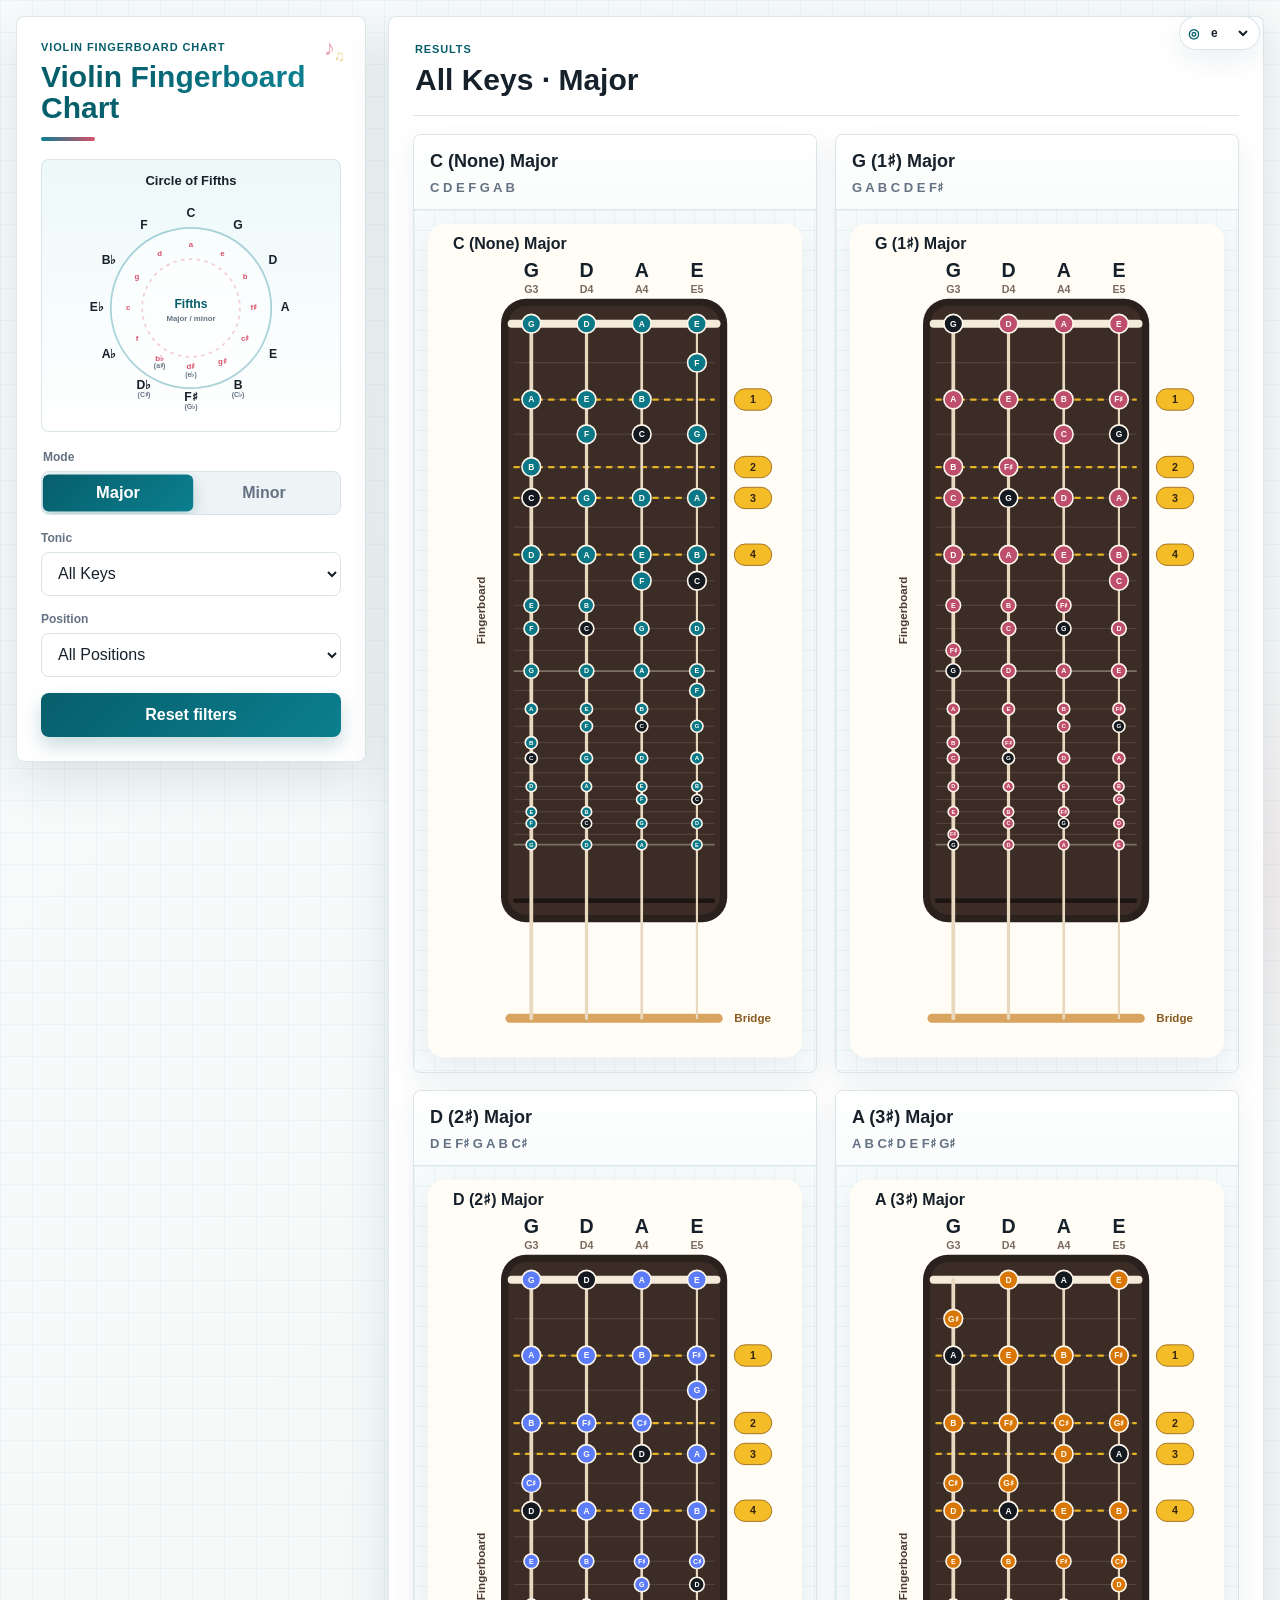
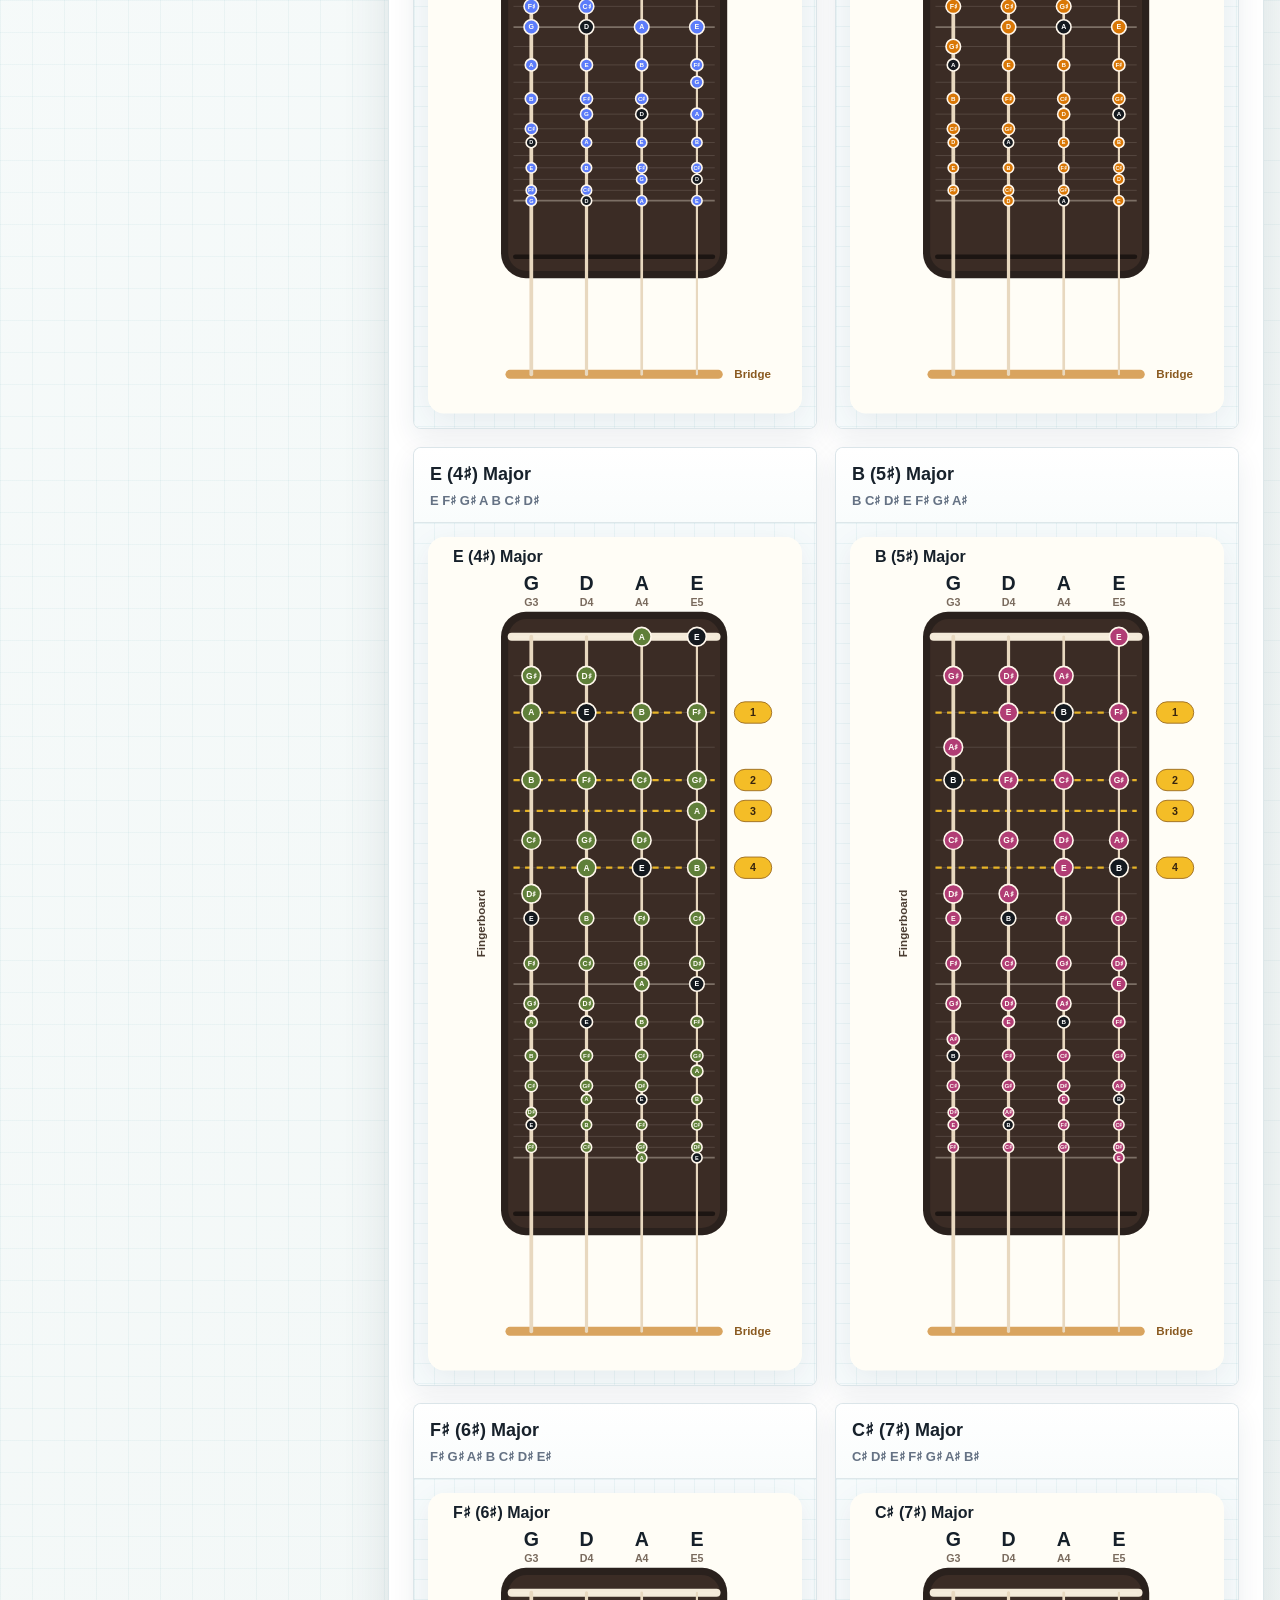
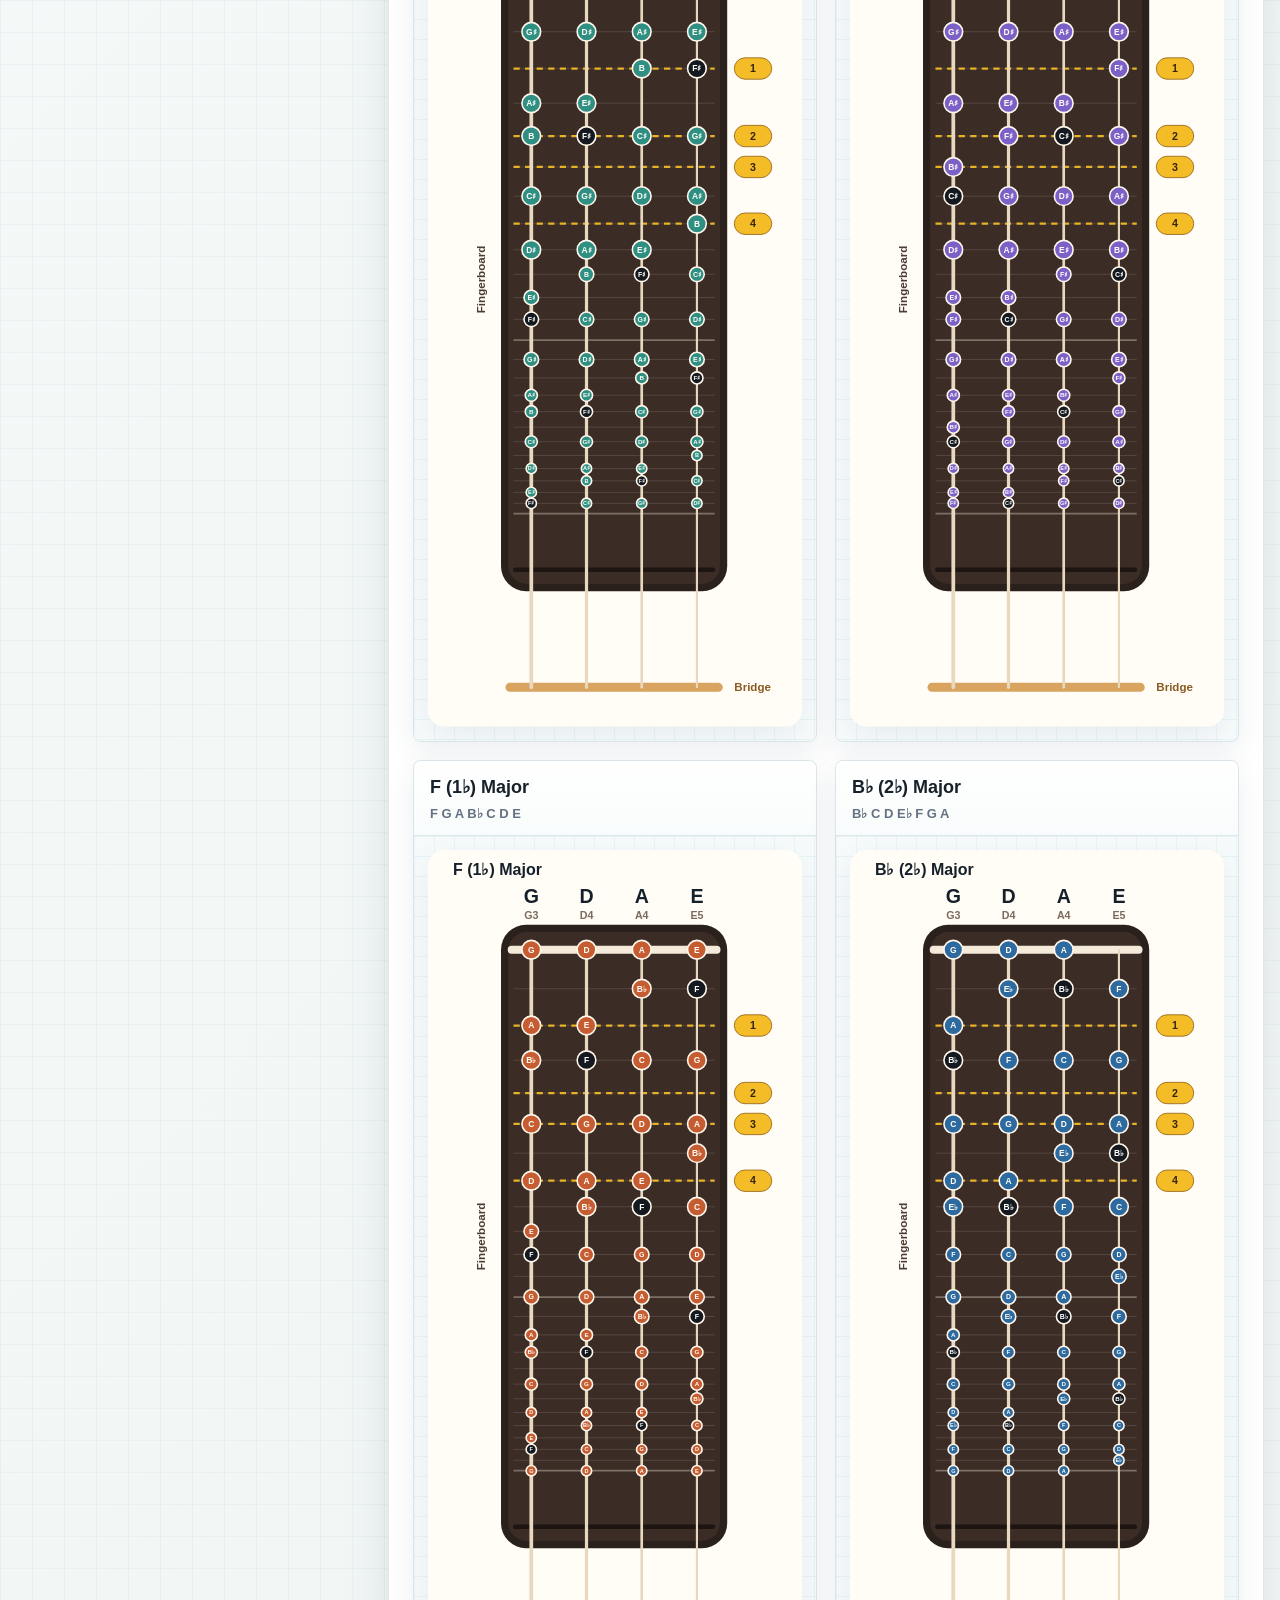
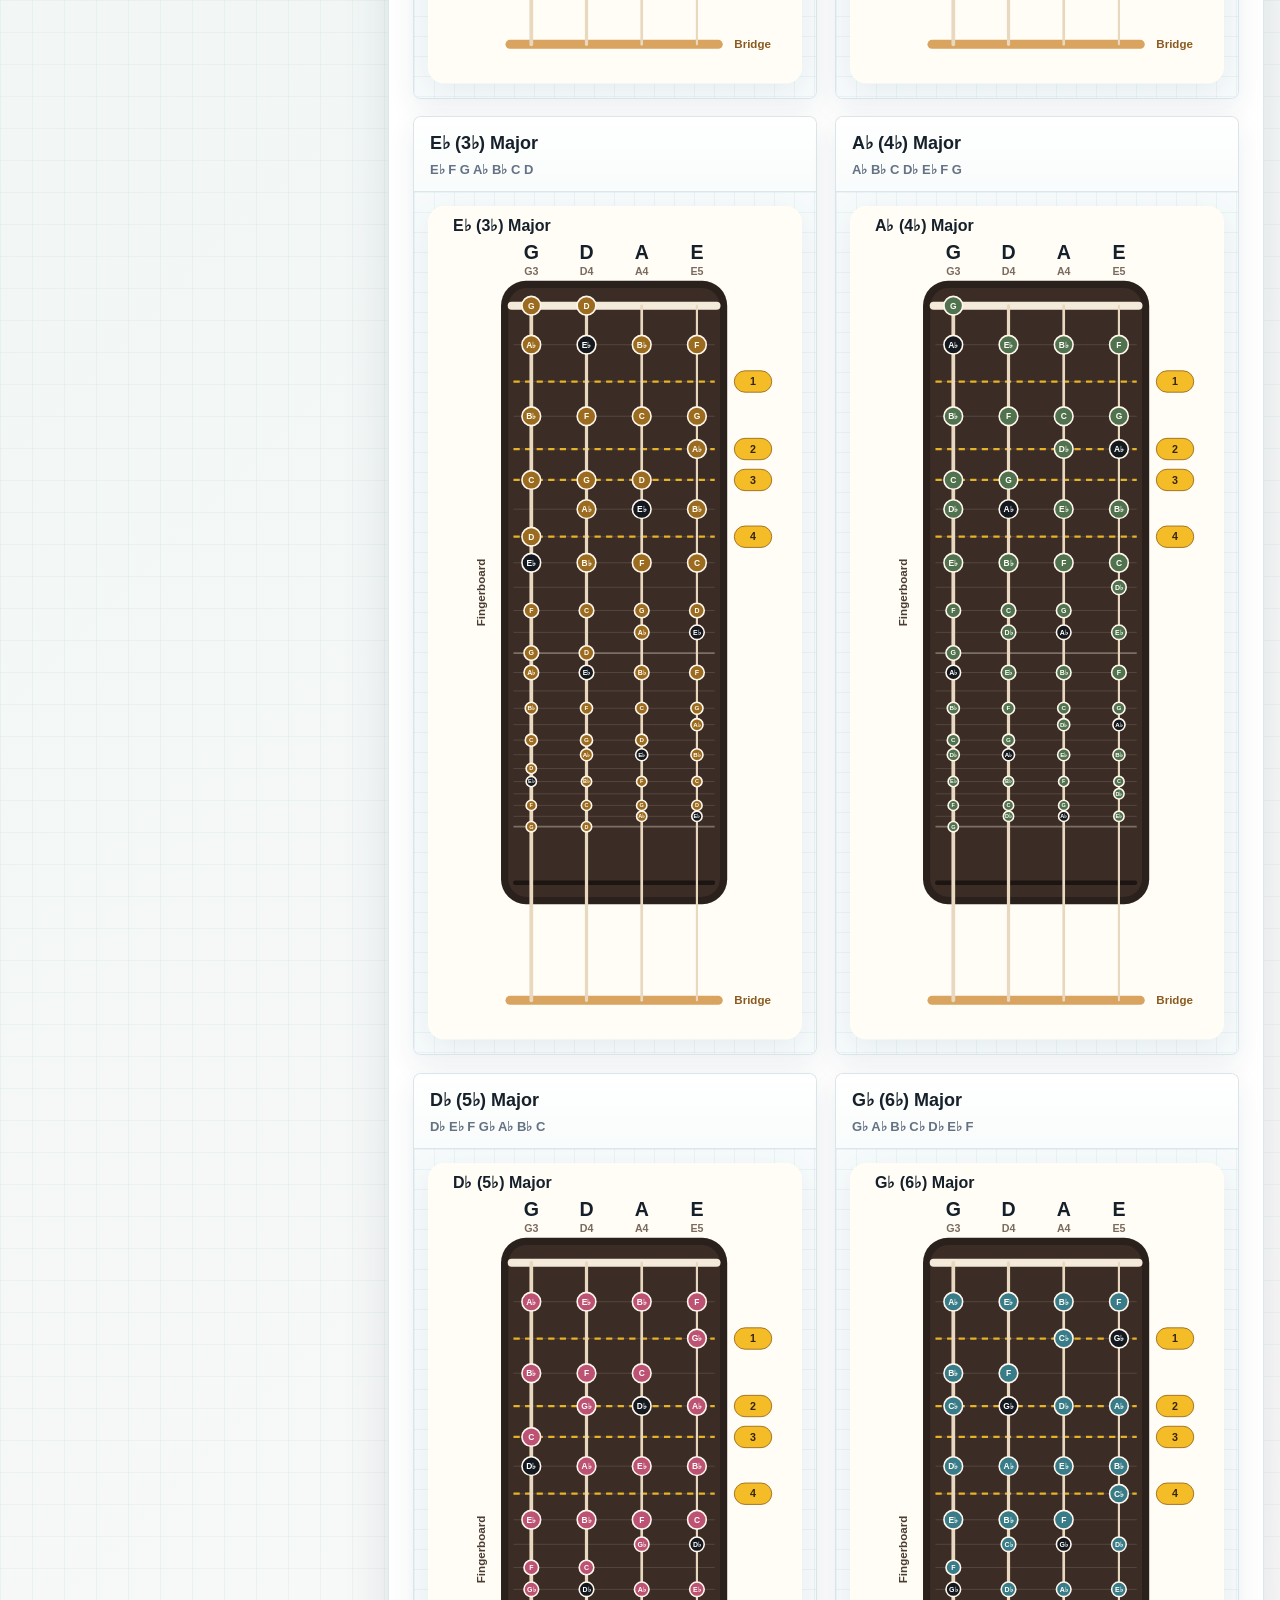
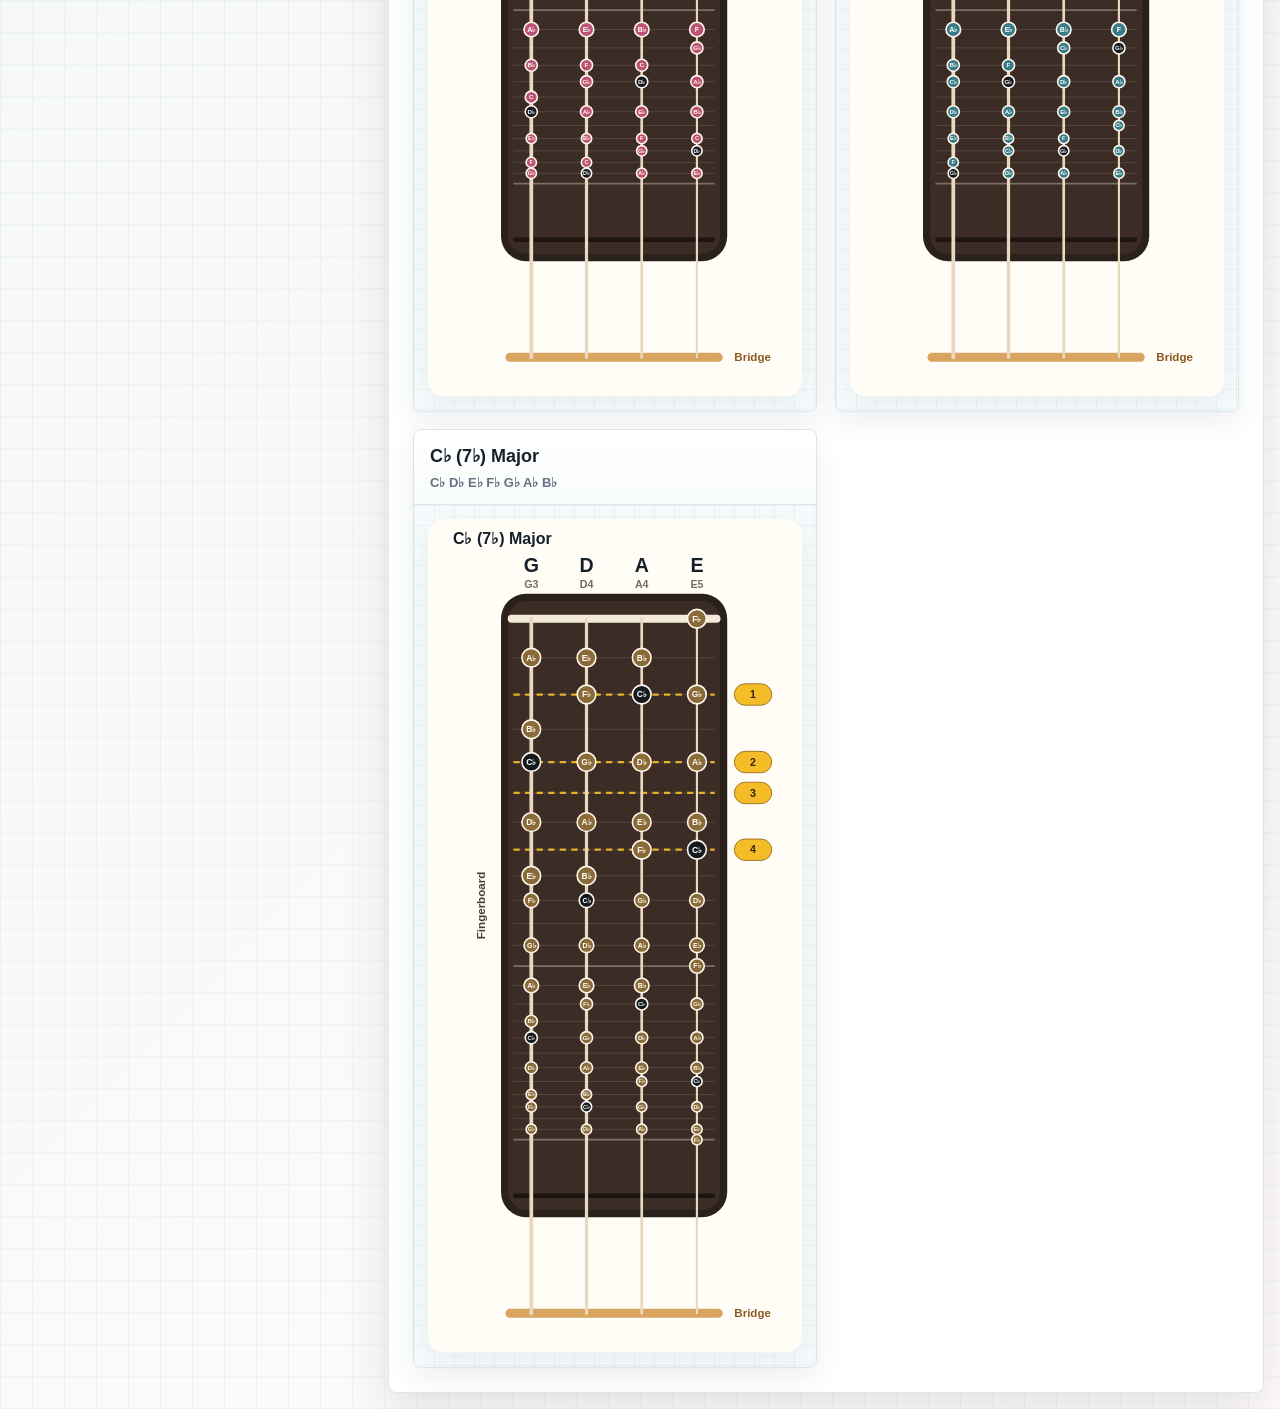
==== index.html @ 2c5d0adb "Use lowercase minor key labels" ====
<!doctype html>
<html lang="en" data-default-lang="en">
  <head>
    <meta charset="utf-8">
    <meta name="viewport" content="width=device-width, initial-scale=1">
    <title>Violin Fingerboard Chart · Position Map · Circle of Fifths</title>
    <meta name="description" content="Interactive violin fingerboard chart for scales, keys, and positions. Find finger patterns by key, mode, and position, with a circle of fifths reference.">
    <link rel="canonical" href="https://xiaoxiao0413.github.io/violin-position-map/">
    <link rel="alternate" hreflang="en" href="https://xiaoxiao0413.github.io/violin-position-map/">
    <link rel="alternate" hreflang="x-default" href="https://xiaoxiao0413.github.io/violin-position-map/">
    <meta property="og:title" content="Violin Fingerboard Chart · Position Map · Circle of Fifths">
    <meta property="og:description" content="Interactive violin fingerboard chart for scales, keys, and positions, with a circle of fifths reference.">
    <meta property="og:type" content="website">
    <meta property="og:url" content="https://xiaoxiao0413.github.io/violin-position-map/">
    <link rel="stylesheet" href="styles.css?v=20260622-ui2">
    <script src="app.js?v=20260624-minor1" defer></script>
  </head>
  <body>
    <main class="app-shell">
      <label class="language-control" for="language" aria-label="Language">
        <span class="language-icon" aria-hidden="true">◎</span>
        <select id="language" name="language">
          <option value="zh-Hans">简</option>
          <option value="zh-Hant">繁</option>
          <option value="en" selected>en</option>
        </select>
      </label>

      <section class="control-panel" aria-labelledby="app-title">
        <div class="brand-block">
          <p class="eyebrow" data-i18n="brandEyebrow">Violin Fingerboard Chart</p>
          <h1 id="app-title" data-i18n="appTitle">Violin Fingerboard Chart</h1>
        </div>

        <section class="fifths-wheel" aria-labelledby="fifths-title">
          <h2 id="fifths-title" data-i18n="circleTitle">Circle of Fifths for Violin</h2>
          <svg class="fifths-svg" viewBox="0 0 250 250" role="img" aria-label="Circle of Fifths">
            <circle class="fifths-ring" cx="125" cy="125" r="92" />
            <circle class="fifths-inner-ring" cx="125" cy="125" r="56" />
            <g class="fifths-major">
              <text x="125" y="17">C</text>
              <text x="179" y="31">G</text>
              <text x="219" y="71">D</text>
              <text x="233" y="125">A</text>
              <text x="219" y="179">E</text>
              <text x="179" y="214"><tspan x="179">B</tspan><tspan class="fifths-alt" x="179" dy="11">(C♭)</tspan></text>
              <text x="125" y="228"><tspan x="125">F♯</tspan><tspan class="fifths-alt" x="125" dy="11">(G♭)</tspan></text>
              <text x="71" y="214"><tspan x="71">D♭</tspan><tspan class="fifths-alt" x="71" dy="11">(C♯)</tspan></text>
              <text x="31" y="179">A♭</text>
              <text x="17" y="125">E♭</text>
              <text x="31" y="71">B♭</text>
              <text x="71" y="31">F</text>
            </g>
            <g class="fifths-minor">
              <text x="125" y="53">a</text>
              <text x="161" y="63">e</text>
              <text x="187" y="89">b</text>
              <text x="197" y="125">f♯</text>
              <text x="187" y="161">c♯</text>
              <text x="161" y="187">g♯</text>
              <text x="125" y="193"><tspan x="125">d♯</tspan><tspan class="fifths-alt" x="125" dy="9">(e♭)</tspan></text>
              <text x="89" y="183"><tspan x="89">b♭</tspan><tspan class="fifths-alt" x="89" dy="9">(a♯)</tspan></text>
              <text x="63" y="161">f</text>
              <text x="53" y="125">c</text>
              <text x="63" y="89">g</text>
              <text x="89" y="63">d</text>
            </g>
            <text class="fifths-center" x="125" y="121" data-i18n="circleCenter">Fifths</text>
            <text class="fifths-center-sub" x="125" y="138" data-i18n="circleSub">Major / minor</text>
          </svg>
        </section>

        <form class="filters" id="filters">

          <fieldset class="field-group">
            <legend data-i18n="modeLabel">Mode</legend>
            <div class="segmented mode-segmented" role="radiogroup" aria-label="Mode">
              <label>
                <input type="radio" name="mode" value="major" checked>
                <span data-i18n="majorMode">Major</span>
              </label>
              <label>
                <input type="radio" name="mode" value="minor">
                <span data-i18n="minorMode">Minor</span>
              </label>
            </div>
          </fieldset>

          <label class="field">
            <span data-i18n="tonicLabel">Tonic</span>
            <select id="tonic" name="tonic"></select>
          </label>

          <label class="field">
            <span data-i18n="positionLabel">Position</span>
            <select id="position" name="position"></select>
          </label>

          <button class="reset-button" type="button" id="reset" data-i18n="resetButton">Reset filters</button>
        </form>
      </section>

      <section class="result-panel" aria-live="polite">
        <div class="result-head">
          <div>
            <p class="eyebrow" data-i18n="chartsEyebrow">Results</p>
            <h2 id="result-title">All Keys · Major</h2>
          </div>
        </div>

        <div id="results" class="diagram-grid"></div>
      </section>
    </main>
  </body>
</html>
---- styles.css ----
:root {
  color-scheme: light;
  --ink: #17212b;
  --muted: #657284;
  --soft: #eef4f6;
  --line: #d8e3e7;
  --panel: rgba(255, 255, 255, 0.94);
  --panel-solid: #ffffff;
  --page: #f6faf9;
  --teal: #0b7f8f;
  --teal-dark: #075e6b;
  --teal-soft: #dff3f5;
  --accent: #d84f6a;
  --accent-soft: #ffe8ed;
  --gold: #e3ad2f;
  --string: #23313e;
  --shadow: 0 18px 48px rgba(30, 55, 72, 0.12);
  --shadow-soft: 0 10px 28px rgba(30, 55, 72, 0.08);
}

* {
  box-sizing: border-box;
}

body {
  margin: 0;
  min-height: 100vh;
  overflow-x: hidden;
  color: var(--ink);
  background:
    radial-gradient(680px 460px at 8% -6%, rgba(11, 127, 143, 0.1), transparent 60%),
    radial-gradient(620px 420px at 104% 8%, rgba(216, 79, 106, 0.08), transparent 58%),
    linear-gradient(90deg, rgba(11, 127, 143, 0.05) 1px, transparent 1px),
    linear-gradient(rgba(11, 127, 143, 0.045) 1px, transparent 1px),
    linear-gradient(135deg, #f7fbfb 0%, #f2f7f6 56%, #fffafb 100%);
  background-size: 140% 140%, 140% 140%, 32px 32px, 32px 32px, auto;
  background-position: 0% 0%, 100% 0%, 0 0, 0 0, 0 0;
  animation: drift-blobs 26s ease-in-out infinite alternate;
  font-family:
    Inter,
    "Segoe UI",
    "Microsoft YaHei",
    "PingFang SC",
    Arial,
    sans-serif;
}

@keyframes drift-blobs {
  0% {
    background-position: 0% 0%, 100% 0%, 0 0, 0 0, 0 0;
  }
  100% {
    background-position: 6% 10%, 92% 14%, 0 0, 0 0, 0 0;
  }
}

button,
select,
input {
  font: inherit;
}

button,
select {
  transition: border-color 0.2s ease, background 0.2s ease, box-shadow 0.2s ease, transform 0.28s cubic-bezier(0.34, 1.56, 0.64, 1);
}

.language-control {
  position: fixed;
  top: 16px;
  right: 20px;
  z-index: 20;
  display: inline-flex;
  gap: 4px;
  align-items: center;
  min-height: 34px;
  padding: 0 8px;
  border: 1px solid rgba(216, 227, 231, 0.9);
  border-radius: 999px;
  background: rgba(255, 255, 255, 0.9);
  box-shadow: var(--shadow-soft);
  backdrop-filter: blur(10px);
}

.language-icon {
  color: var(--teal-dark);
  font-size: 13px;
  font-weight: 900;
  line-height: 1;
}

.language-control select {
  width: 48px;
  min-height: 28px;
  padding: 0 18px 0 4px;
  color: var(--ink);
  border: 0;
  background-color: transparent;
  font-size: 12px;
  font-weight: 800;
}

.language-control select:focus {
  outline: 2px solid rgba(11, 127, 143, 0.22);
  border-color: transparent;
}

.app-shell {
  display: grid;
  grid-template-columns: minmax(270px, 350px) minmax(0, 1fr);
  gap: 22px;
  width: min(1480px, calc(100% - 32px));
  min-height: 100vh;
  margin: 0 auto;
  padding: 16px 0;
}

.control-panel,
.result-panel {
  background: var(--panel);
  border: 1px solid rgba(216, 227, 231, 0.86);
  border-radius: 8px;
  box-shadow: var(--shadow);
  backdrop-filter: blur(8px);
}

.seo-notes {
  grid-column: 1 / -1;
  max-width: 760px;
  margin: 0 auto;
  padding: 18px 22px;
  color: var(--muted);
  font-size: 14px;
  line-height: 1.7;
  background: rgba(255, 255, 255, 0.78);
  border: 1px solid rgba(216, 227, 231, 0.74);
  border-radius: 8px;
}

.seo-notes h2 {
  margin-bottom: 8px;
  color: var(--ink);
  font-size: 16px;
}

.control-panel {
  position: sticky;
  top: 16px;
  align-self: start;
  display: flex;
  flex-direction: column;
  gap: 16px;
  padding: 24px;
}

.brand-block {
  position: relative;
  padding-bottom: 2px;
}

.brand-block::before {
  position: absolute;
  top: -6px;
  right: 6px;
  color: var(--accent);
  font-size: 22px;
  opacity: 0.55;
  content: "♪";
  animation: note-float 3.6s ease-in-out infinite;
}

.brand-block::after {
  position: absolute;
  top: 6px;
  right: -4px;
  color: var(--gold);
  font-size: 15px;
  opacity: 0.6;
  content: "♫";
  animation: note-float 3.6s ease-in-out infinite 1.1s;
}

@keyframes note-float {
  0%,
  100% {
    transform: translateY(0) rotate(0deg);
  }
  50% {
    transform: translateY(-7px) rotate(8deg);
  }
}

.eyebrow {
  margin: 0 0 8px;
  color: var(--teal-dark);
  font-size: 11px;
  font-weight: 900;
  letter-spacing: 0.08em;
  text-transform: uppercase;
}

h1,
h2,
h3,
p {
  margin-top: 0;
}

h1 {
  margin-bottom: 0;
  background: linear-gradient(110deg, var(--teal-dark) 10%, var(--teal) 38%, var(--accent) 72%, var(--gold) 100%);
  background-size: 220% 100%;
  background-clip: text;
  -webkit-background-clip: text;
  color: transparent;
  -webkit-text-fill-color: transparent;
  font-size: 30px;
  line-height: 1.04;
  letter-spacing: 0;
  animation: title-shine 7s ease-in-out infinite alternate;
}

@keyframes title-shine {
  0% {
    background-position: 0% 50%;
  }
  100% {
    background-position: 100% 50%;
  }
}

h1::after {
  display: block;
  width: 54px;
  height: 4px;
  margin-top: 14px;
  border-radius: 999px;
  background: linear-gradient(90deg, var(--teal), var(--accent));
  content: "";
}

.fifths-wheel {
  display: grid;
  gap: 10px;
  justify-items: center;
  padding: 13px 12px 14px;
  border: 1px solid rgba(216, 227, 231, 0.9);
  border-radius: 8px;
  background:
    linear-gradient(180deg, rgba(223, 243, 245, 0.56), rgba(255, 255, 255, 0.82)),
    #ffffff;
}

.fifths-wheel h2 {
  margin: 0;
  color: var(--ink);
  font-size: 13px;
  font-weight: 900;
  line-height: 1.2;
}

.fifths-svg {
  display: block;
  width: min(100%, 218px);
  height: auto;
  transition: transform 0.4s cubic-bezier(0.34, 1.56, 0.64, 1);
}

.fifths-wheel:hover .fifths-svg {
  transform: scale(1.035) rotate(2deg);
}

.fifths-ring {
  fill: rgba(255, 255, 255, 0.42);
  stroke: rgba(11, 127, 143, 0.34);
  stroke-width: 2;
  transform-origin: 125px 125px;
  animation: ring-spin 48s linear infinite;
}

@keyframes ring-spin {
  to {
    transform: rotate(360deg);
  }
}

.fifths-inner-ring {
  fill: rgba(255, 255, 255, 0.36);
  stroke: rgba(216, 79, 106, 0.28);
  stroke-width: 2;
  stroke-dasharray: 4 5;
}

.fifths-major text,
.fifths-minor text,
.fifths-center,
.fifths-center-sub {
  text-anchor: middle;
  dominant-baseline: middle;
}

.fifths-major text {
  fill: var(--ink);
  font-size: 14px;
  font-weight: 900;
}

.fifths-minor text {
  fill: var(--accent);
  font-size: 9px;
  font-weight: 900;
}

.fifths-center {
  fill: var(--teal-dark);
  font-size: 14px;
  font-weight: 900;
}

.fifths-center-sub {
  fill: var(--muted);
  font-size: 9px;
  font-weight: 800;
}

.fifths-alt {
  fill: var(--muted);
  font-size: 8px;
  font-weight: 800;
}

.filters {
  display: grid;
  gap: 16px;
  padding-top: 2px;
}

.field-group {
  min-width: 0;
  margin: 0;
  padding: 0;
  border: 0;
}

legend,
.field > span {
  display: block;
  margin-bottom: 7px;
  color: var(--muted);
  font-size: 12px;
  font-weight: 900;
}

.segmented {
  display: grid;
  grid-template-columns: 1fr 1fr;
  width: 100%;
  min-height: 44px;
  overflow: hidden;
  padding: 3px;
  border: 1px solid var(--line);
  border-radius: 8px;
  background: var(--soft);
}

.mode-segmented {
  grid-template-columns: repeat(2, minmax(0, 1fr));
}

.segmented label {
  position: relative;
  display: grid;
  min-width: 0;
  cursor: pointer;
}

.segmented input {
  position: absolute;
  inset: 0;
  opacity: 0;
}

.segmented span {
  display: grid;
  place-items: center;
  min-height: 36px;
  padding: 0 12px;
  color: var(--muted);
  font-weight: 850;
  border-radius: 6px;
}

.segmented span {
  transition: transform 0.28s cubic-bezier(0.34, 1.56, 0.64, 1), background 0.2s ease, color 0.2s ease, box-shadow 0.2s ease;
}

.segmented input:checked + span {
  color: #ffffff;
  background: linear-gradient(135deg, var(--teal-dark), var(--teal));
  box-shadow: 0 6px 16px rgba(7, 94, 107, 0.24);
  transform: scale(1.03);
}

.segmented label:hover span {
  transform: translateY(-1px);
}

.segmented input:focus-visible + span {
  outline: 3px solid rgba(11, 127, 143, 0.28);
  outline-offset: -3px;
}

.field {
  display: block;
}

select,
input[type="number"] {
  width: 100%;
  min-height: 44px;
  padding: 0 38px 0 12px;
  color: var(--ink);
  border: 1px solid var(--line);
  border-radius: 8px;
  background: #ffffff;
  box-shadow: inset 0 1px 0 rgba(255, 255, 255, 0.86);
}

select:hover,
input[type="number"]:hover {
  border-color: rgba(11, 127, 143, 0.42);
}

input[type="number"] {
  padding-right: 12px;
}

select:focus,
input[type="number"]:focus {
  outline: 3px solid rgba(11, 127, 143, 0.18);
  border-color: var(--teal);
}

.reset-button {
  min-height: 44px;
  color: #ffffff;
  border: 0;
  border-radius: 8px;
  background: linear-gradient(135deg, var(--teal-dark), var(--teal));
  box-shadow: 0 9px 18px rgba(7, 94, 107, 0.22);
  cursor: pointer;
  font-weight: 900;
  transition: transform 0.28s cubic-bezier(0.34, 1.56, 0.64, 1), box-shadow 0.2s ease, background 0.2s ease;
}

.reset-button:hover {
  transform: translateY(-2px) scale(1.02);
  box-shadow: 0 14px 24px rgba(7, 94, 107, 0.28);
}

.reset-button:active {
  transform: translateY(0) scale(0.98);
}

.result-panel {
  display: flex;
  flex-direction: column;
  gap: 18px;
  min-width: 0;
  padding: 24px;
}

.result-head {
  display: flex;
  align-items: flex-start;
  justify-content: space-between;
  gap: 16px;
  padding: 2px 2px 18px;
  border-bottom: 1px solid rgba(216, 227, 231, 0.86);
}

h2 {
  margin-bottom: 0;
  font-size: 30px;
  line-height: 1.12;
  letter-spacing: 0;
}

.diagram-grid {
  display: grid;
  grid-template-columns: repeat(auto-fill, minmax(290px, 1fr));
  gap: 18px;
  align-items: start;
}

.diagram-grid[data-layout="single"] {
  grid-template-columns: minmax(290px, 500px);
  justify-content: center;
}

.diagram-card {
  min-width: 0;
  overflow: hidden;
  border: 1px solid rgba(216, 227, 231, 0.9);
  border-radius: 8px;
  background: #ffffff;
  box-shadow: var(--shadow-soft);
  animation: card-in 0.42s cubic-bezier(0.22, 1.18, 0.4, 1) both;
  transition: transform 0.28s cubic-bezier(0.34, 1.56, 0.64, 1), border-color 0.2s ease, box-shadow 0.2s ease;
}

.diagram-card:hover {
  border-color: rgba(11, 127, 143, 0.28);
  box-shadow: 0 18px 38px rgba(30, 55, 72, 0.14);
  transform: translateY(-3px);
}

.formula-card {
  display: grid;
  grid-template-rows: auto auto auto;
}

.formula-card-head {
  display: grid;
  gap: 6px;
  padding: 15px 16px 13px;
  border-bottom: 1px solid rgba(216, 227, 231, 0.86);
  background: linear-gradient(180deg, #ffffff, #f9fcfc);
}

.formula-card-head h3 {
  margin: 0;
  padding: 0;
  color: var(--ink);
  font-size: 18px;
  line-height: 1.25;
  border-radius: 0;
  background: none;
}

.formula-card-head p {
  margin: 0;
  color: var(--muted);
  font-size: 13px;
  font-weight: 750;
  line-height: 1.35;
}

.fingerboard-media {
  display: flex;
  justify-content: center;
  min-width: 0;
  padding: 14px;
  overflow: hidden;
  background:
    linear-gradient(rgba(11, 127, 143, 0.055) 1px, transparent 1px),
    linear-gradient(90deg, rgba(11, 127, 143, 0.055) 1px, transparent 1px),
    #f7fbfc;
  background-size: 20px 20px, 20px 20px, auto;
  cursor: zoom-in;
}

.fingerboard-svg {
  display: block;
  width: min(100%, 430px);
  height: auto;
  border-radius: 8px;
  filter: drop-shadow(0 8px 16px rgba(30, 55, 72, 0.08));
}

.fingerboard-media:hover .fingerboard-svg,
.fingerboard-media:focus-visible .fingerboard-svg {
  outline: 3px solid rgba(11, 127, 143, 0.28);
  outline-offset: 2px;
}

.note-dot {
  transition: opacity 0.15s ease, filter 0.15s ease;
}

.note-dot.note-dim {
  opacity: 0.38;
}

.note-dot.note-in-position circle:last-of-type {
  animation: note-glow 1.6s ease-in-out infinite alternate;
}

@keyframes note-glow {
  from {
    filter: drop-shadow(0 0 2px rgba(227, 173, 47, 0.65));
  }
  to {
    filter: drop-shadow(0 0 7px rgba(227, 173, 47, 1));
  }
}

@keyframes card-in {
  from {
    opacity: 0;
    transform: translateY(14px) scale(0.97);
  }
  to {
    opacity: 1;
    transform: none;
  }
}

@media (prefers-reduced-motion: reduce) {
  *,
  *::before,
  *::after {
    animation: none !important;
    transition: none !important;
  }
}

.diagram-media {
  position: relative;
  display: grid;
  place-items: center;
  min-height: 380px;
  padding: 70px 28px 28px;
  overflow: hidden;
  background:
    linear-gradient(rgba(11, 127, 143, 0.055) 1px, transparent 1px),
    linear-gradient(90deg, rgba(11, 127, 143, 0.055) 1px, transparent 1px),
    linear-gradient(180deg, #f7fbfc, #edf6f7);
  background-size: 22px 22px, 22px 22px, auto;
}

.diagram-pill {
  position: absolute;
  top: 18px;
  left: 50%;
  z-index: 2;
  max-width: calc(100% - 34px);
  padding: 8px 14px 10px;
  color: #ffffff;
  font-size: 22px;
  font-weight: 900;
  line-height: 1;
  text-align: center;
  white-space: nowrap;
  border-radius: 8px;
  background: var(--teal-dark);
  box-shadow: 0 8px 16px rgba(7, 94, 107, 0.22);
  transform: translateX(-50%);
}

.position-mark {
  position: absolute;
  top: 78px;
  right: 24px;
  z-index: 2;
  color: var(--ink);
  font-weight: 900;
}

.diagram-image {
  position: relative;
  z-index: 1;
  display: block;
  width: min(82%, 260px);
  border-radius: 8px;
  box-shadow: 0 10px 22px rgba(30, 55, 72, 0.14);
  cursor: zoom-in;
  transition: transform 0.18s ease;
}

.diagram-svg {
  display: block;
  width: 100%;
  height: auto;
}

.diagram-image:hover,
.diagram-image:focus-visible {
  transform: scale(1.02);
}

.diagram-image:focus-visible {
  outline: 3px solid rgba(11, 127, 143, 0.42);
  outline-offset: 2px;
}

.diagram-missing {
  display: grid;
  place-items: center;
  width: min(78%, 250px);
  min-height: 220px;
  color: var(--muted);
  border: 2px dashed var(--line);
  border-radius: 8px;
  background: rgba(255, 255, 255, 0.66);
}

.lightbox {
  max-width: min(94vw, 620px);
  padding: 16px;
  border: 0;
  border-radius: 8px;
  background: #ffffff;
  box-shadow: var(--shadow);
}

.lightbox::backdrop {
  background: rgba(23, 33, 43, 0.68);
}

.lightbox figure {
  margin: 0;
  text-align: center;
}

.lightbox-media {
  margin: 0 auto;
  width: min(84vw, 480px);
}

.lightbox-media svg {
  display: block;
  width: 100%;
  height: auto;
  max-height: 78vh;
  border-radius: 8px;
}

.lightbox figcaption {
  margin-top: 10px;
  color: var(--ink);
  font-weight: 800;
}

.lightbox-close {
  position: absolute;
  top: 8px;
  right: 8px;
  width: 36px;
  height: 36px;
  color: #ffffff;
  font-size: 20px;
  line-height: 1;
  border: 0;
  border-radius: 50%;
  background: var(--teal-dark);
  cursor: pointer;
}

.lightbox-close:hover {
  background: var(--teal);
}

.diagram-caption {
  display: grid;
  grid-template-columns: auto minmax(0, 1fr);
  gap: 8px 12px;
  align-items: center;
  min-height: 74px;
  padding: 12px 14px 14px;
  border-top: 1px solid rgba(216, 227, 231, 0.86);
  background: rgba(255, 255, 255, 0.78);
}

h3 {
  margin-bottom: 0;
  padding: 6px 10px;
  color: var(--ink);
  font-size: 16px;
  line-height: 1.25;
  border-radius: 6px;
  background: var(--teal-soft);
}

.diagram-caption p {
  margin-bottom: 0;
  color: var(--muted);
  font-size: 13px;
  line-height: 1.35;
}

@media (max-width: 960px) {
  .control-panel {
    position: static;
  }
}

@media (max-width: 760px) {
  .language-control {
    position: static;
    justify-content: flex-end;
    width: min(100% - 20px, 560px);
    margin: 10px auto 0;
  }

  .app-shell {
    grid-template-columns: 1fr;
    width: min(100% - 20px, 560px);
    min-height: auto;
    margin: 10px auto;
    padding: 0 0 12px;
  }

  .control-panel,
  .result-panel {
    padding: 18px;
  }

  .control-panel {
    gap: 14px;
  }

  h1 {
    font-size: 26px;
  }

  h2 {
    font-size: 25px;
  }

  .result-head {
    flex-direction: column;
    align-items: stretch;
  }

  .diagram-grid {
    grid-template-columns: 1fr;
    gap: 16px;
  }

  .diagram-grid[data-layout="single"] {
    grid-template-columns: 1fr;
  }

  .diagram-media {
    min-height: 340px;
  }

  .diagram-pill {
    font-size: 21px;
  }
}
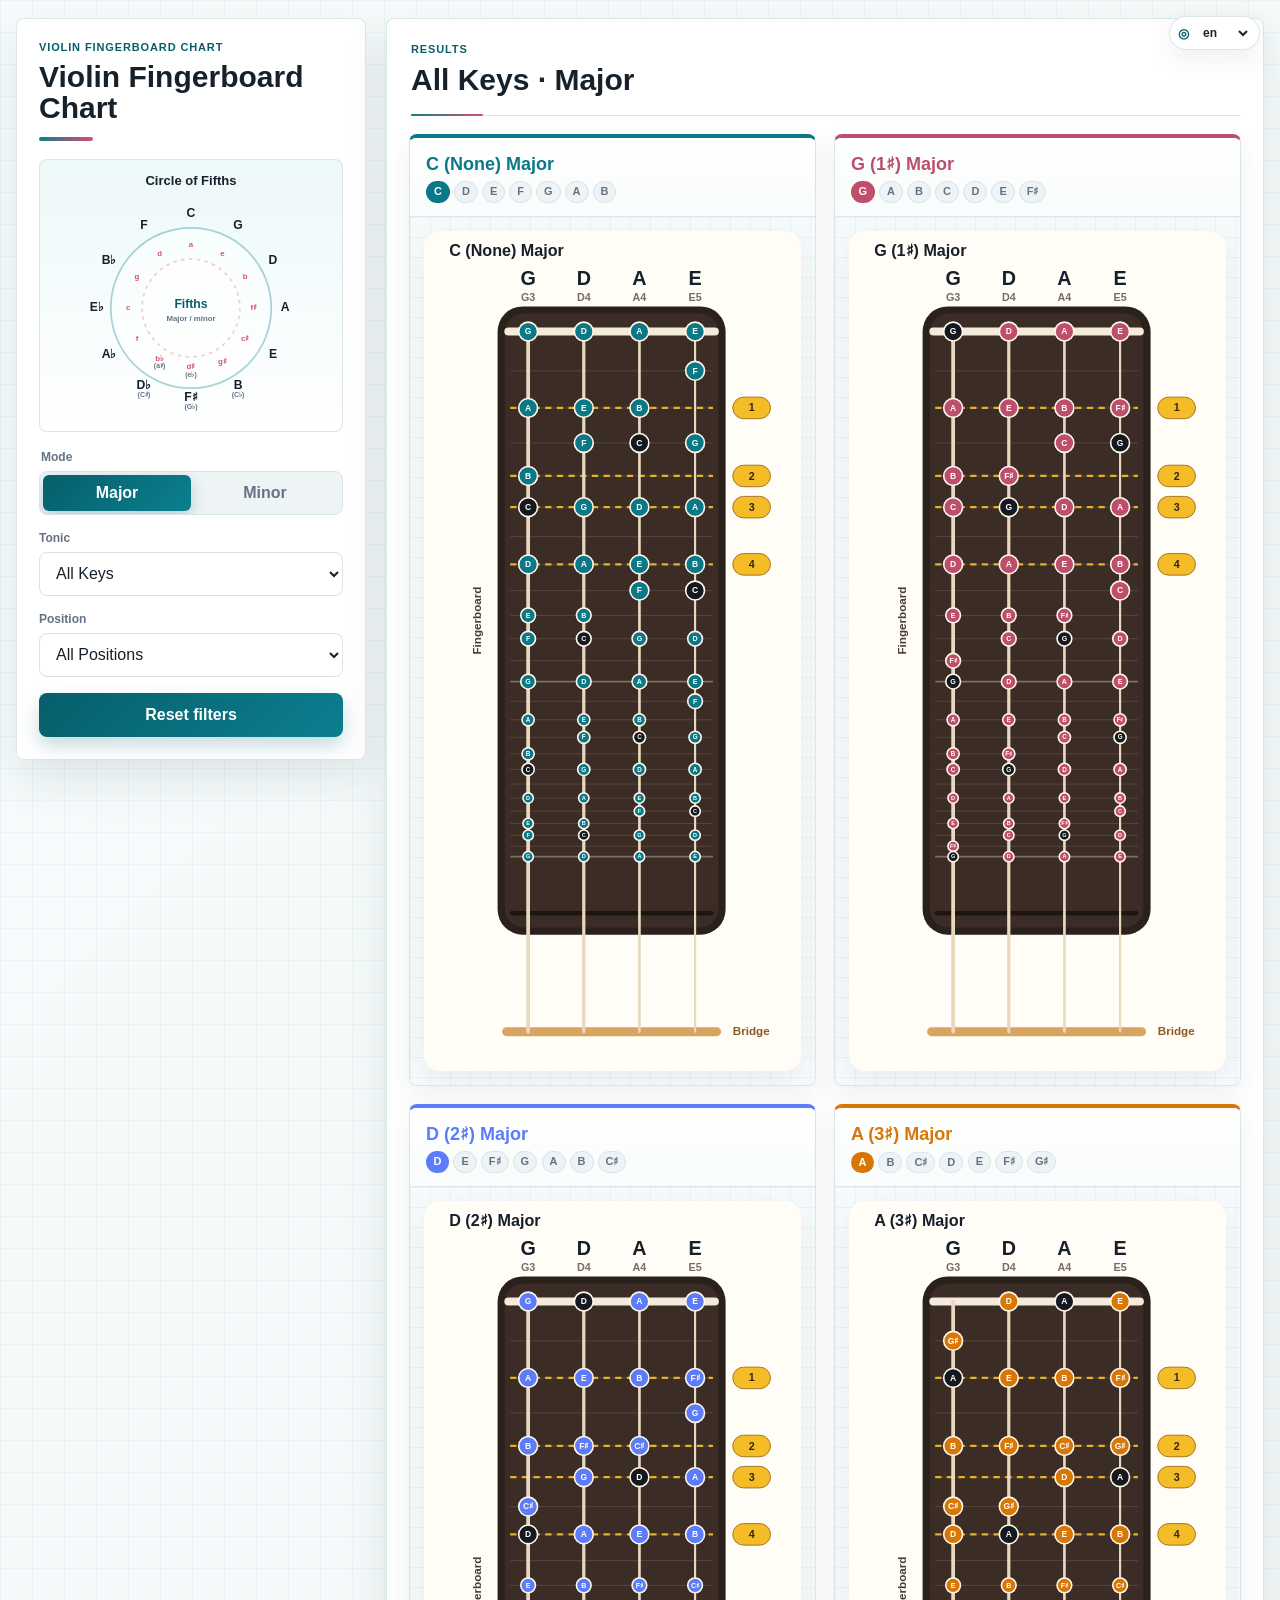
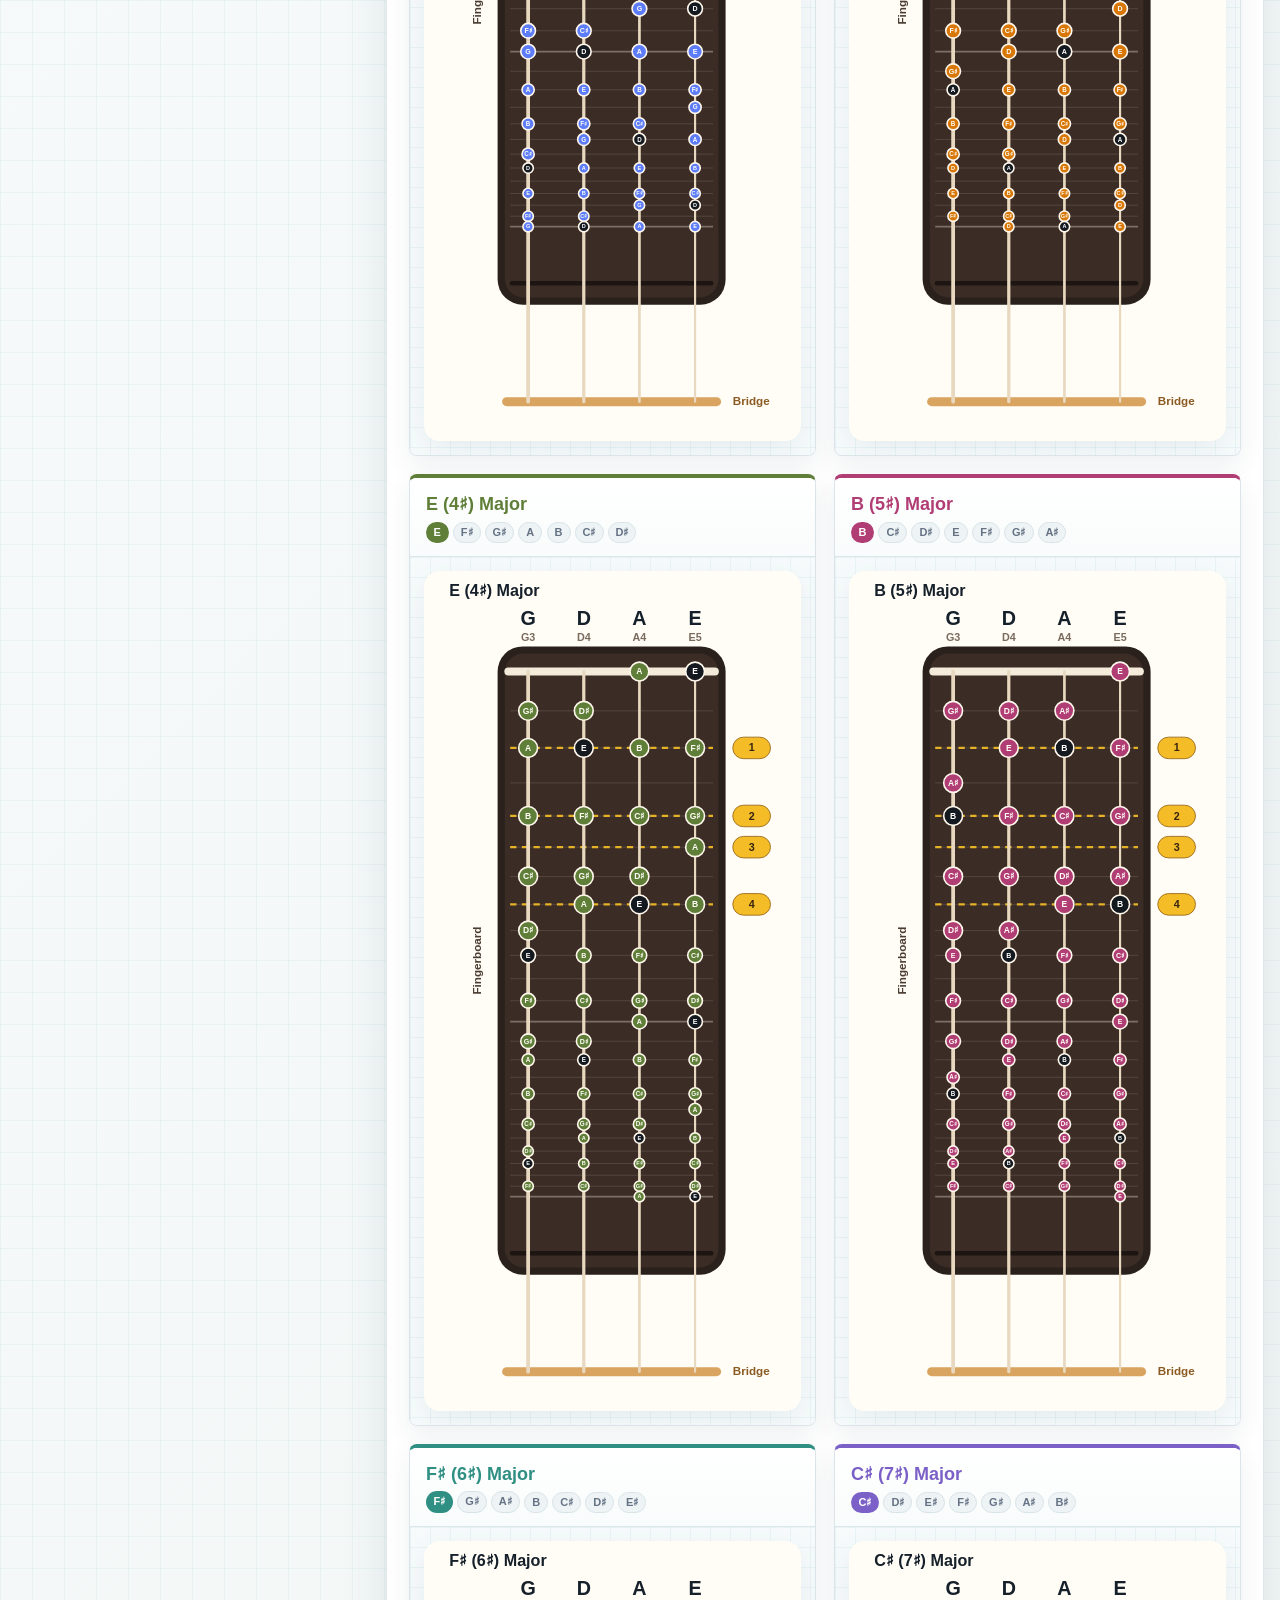
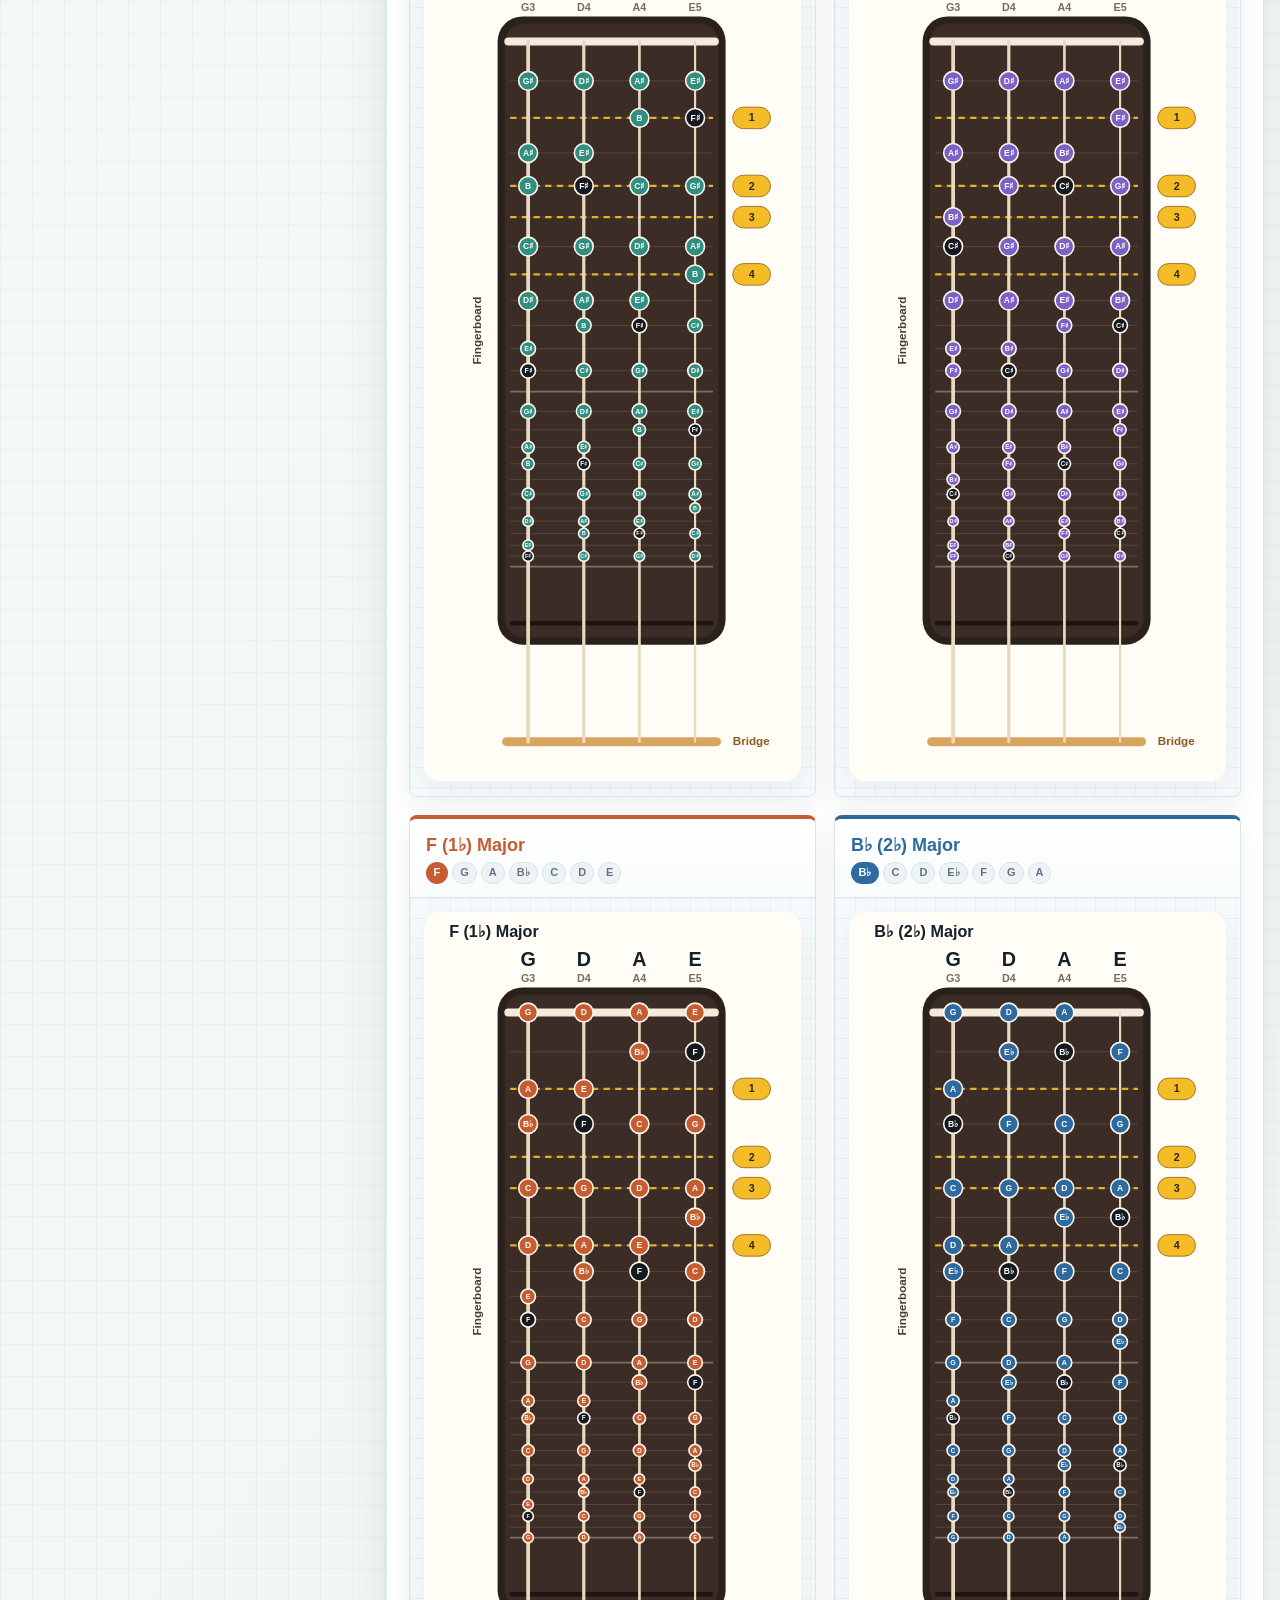
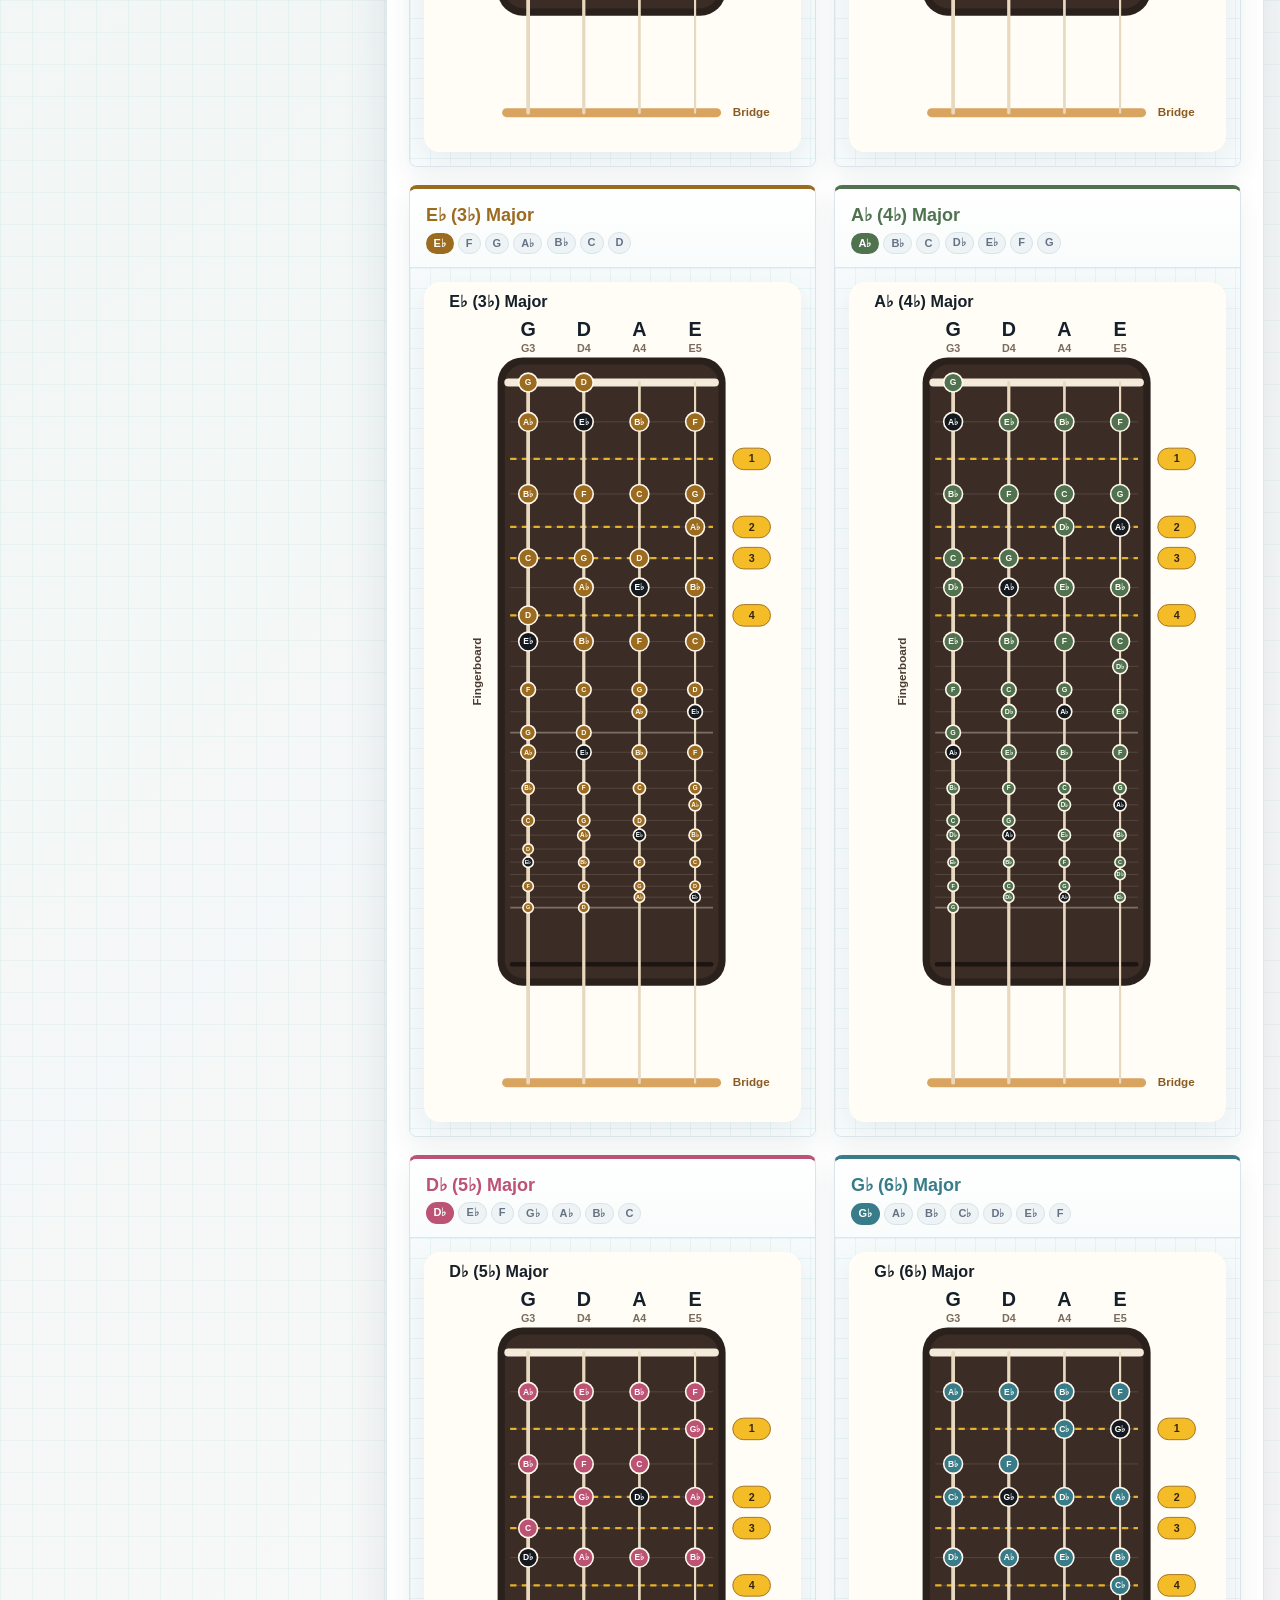
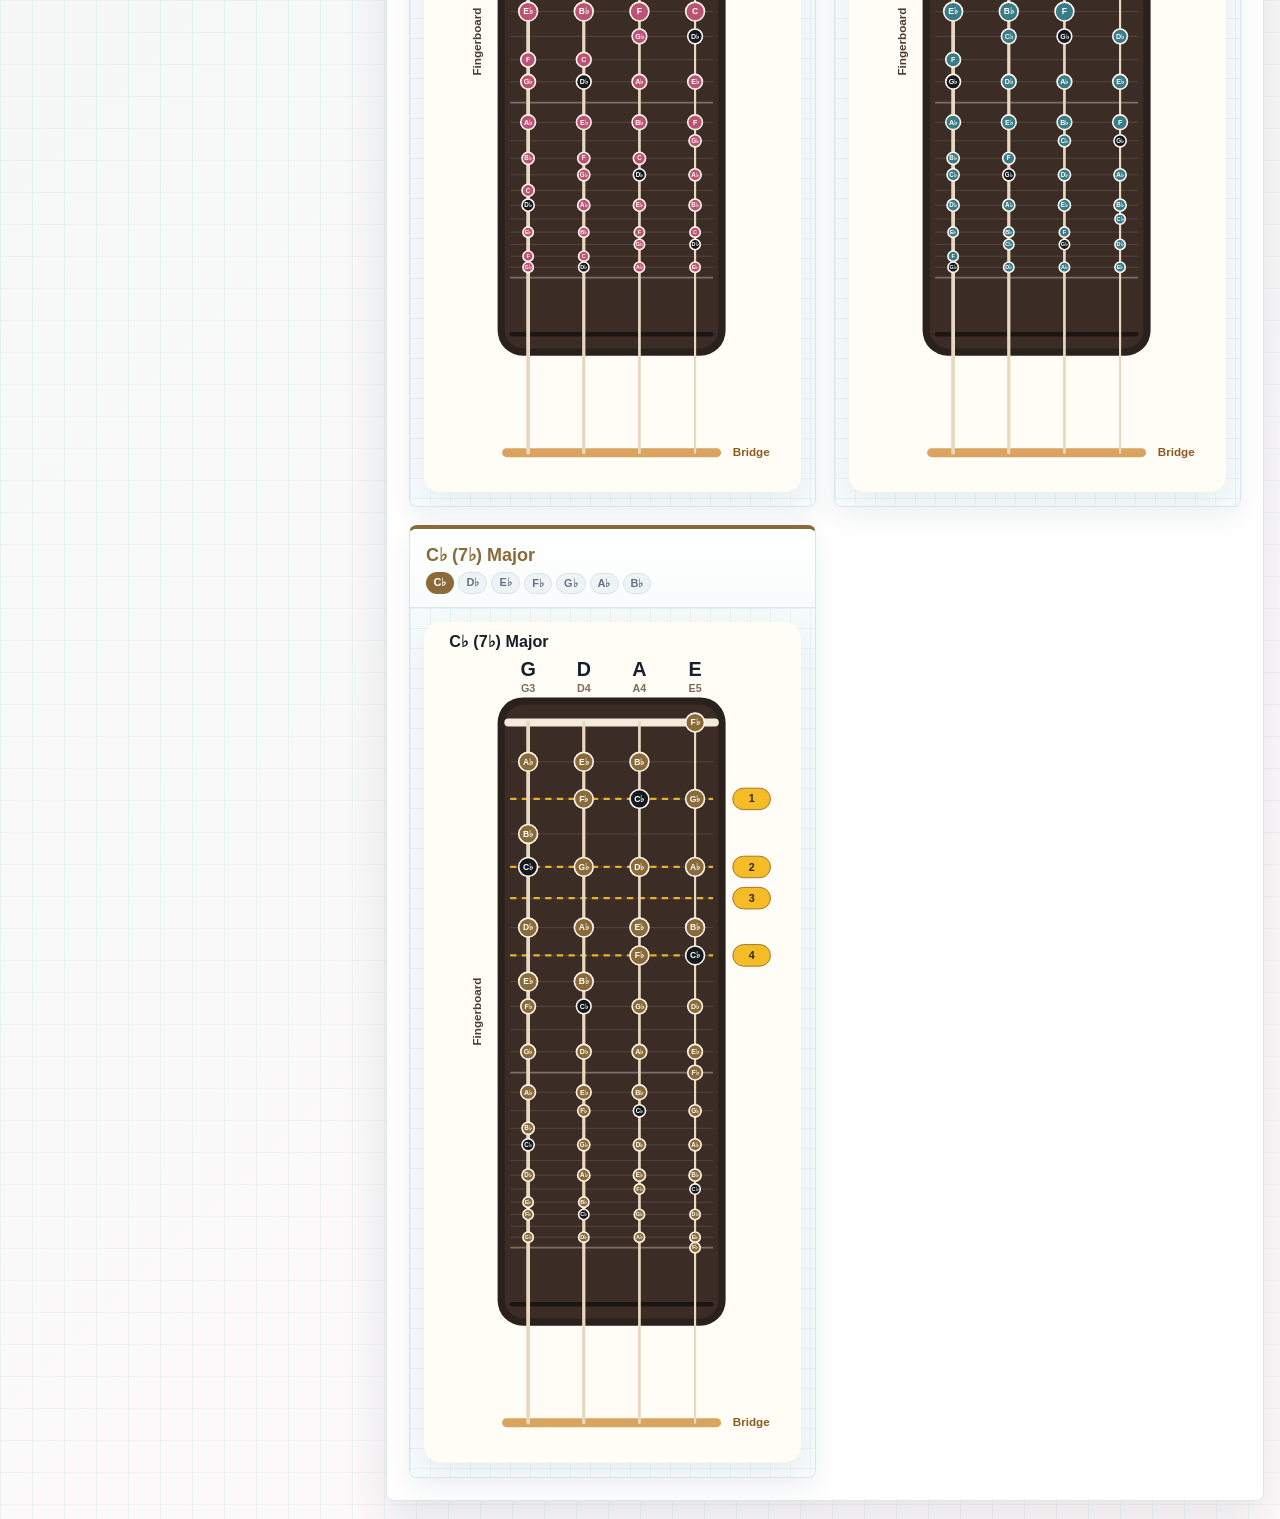
==== commit 3f36cb3c: "Polish interactive UI" ====
--- a/index.html
+++ b/index.html
@@ -12,8 +12,8 @@
     <meta property="og:description" content="Interactive violin fingerboard chart for scales, keys, and positions, with a circle of fifths reference.">
     <meta property="og:type" content="website">
     <meta property="og:url" content="https://xiaoxiao0413.github.io/violin-position-map/">
-    <link rel="stylesheet" href="styles.css?v=20260622-ui2">
-    <script src="app.js?v=20260624-minor1" defer></script>
+    <link rel="stylesheet" href="styles.css?v=20260624-ui4">
+    <script src="app.js?v=20260624-ui4" defer></script>
   </head>
   <body>
     <main class="app-shell">
@@ -38,32 +38,32 @@
             <circle class="fifths-ring" cx="125" cy="125" r="92" />
             <circle class="fifths-inner-ring" cx="125" cy="125" r="56" />
             <g class="fifths-major">
-              <text x="125" y="17">C</text>
-              <text x="179" y="31">G</text>
-              <text x="219" y="71">D</text>
-              <text x="233" y="125">A</text>
-              <text x="219" y="179">E</text>
-              <text x="179" y="214"><tspan x="179">B</tspan><tspan class="fifths-alt" x="179" dy="11">(C♭)</tspan></text>
-              <text x="125" y="228"><tspan x="125">F♯</tspan><tspan class="fifths-alt" x="125" dy="11">(G♭)</tspan></text>
-              <text x="71" y="214"><tspan x="71">D♭</tspan><tspan class="fifths-alt" x="71" dy="11">(C♯)</tspan></text>
-              <text x="31" y="179">A♭</text>
-              <text x="17" y="125">E♭</text>
-              <text x="31" y="71">B♭</text>
-              <text x="71" y="31">F</text>
+              <text x="125" y="17" data-key="c">C</text>
+              <text x="179" y="31" data-key="g">G</text>
+              <text x="219" y="71" data-key="d">D</text>
+              <text x="233" y="125" data-key="a">A</text>
+              <text x="219" y="179" data-key="e">E</text>
+              <text x="179" y="214" data-key="b"><tspan x="179">B</tspan><tspan class="fifths-alt" x="179" dy="11">(C♭)</tspan></text>
+              <text x="125" y="228" data-key="fs"><tspan x="125">F♯</tspan><tspan class="fifths-alt" x="125" dy="11">(G♭)</tspan></text>
+              <text x="71" y="214" data-key="db"><tspan x="71">D♭</tspan><tspan class="fifths-alt" x="71" dy="11">(C♯)</tspan></text>
+              <text x="31" y="179" data-key="ab">A♭</text>
+              <text x="17" y="125" data-key="eb">E♭</text>
+              <text x="31" y="71" data-key="bb">B♭</text>
+              <text x="71" y="31" data-key="f">F</text>
             </g>
             <g class="fifths-minor">
-              <text x="125" y="53">a</text>
-              <text x="161" y="63">e</text>
-              <text x="187" y="89">b</text>
-              <text x="197" y="125">f♯</text>
-              <text x="187" y="161">c♯</text>
-              <text x="161" y="187">g♯</text>
-              <text x="125" y="193"><tspan x="125">d♯</tspan><tspan class="fifths-alt" x="125" dy="9">(e♭)</tspan></text>
-              <text x="89" y="183"><tspan x="89">b♭</tspan><tspan class="fifths-alt" x="89" dy="9">(a♯)</tspan></text>
-              <text x="63" y="161">f</text>
-              <text x="53" y="125">c</text>
-              <text x="63" y="89">g</text>
-              <text x="89" y="63">d</text>
+              <text x="125" y="53" data-key="a">a</text>
+              <text x="161" y="63" data-key="e">e</text>
+              <text x="187" y="89" data-key="b">b</text>
+              <text x="197" y="125" data-key="fs">f♯</text>
+              <text x="187" y="161" data-key="cs">c♯</text>
+              <text x="161" y="187" data-key="gs">g♯</text>
+              <text x="125" y="193" data-key="ds"><tspan x="125">d♯</tspan><tspan class="fifths-alt" x="125" dy="9">(e♭)</tspan></text>
+              <text x="89" y="183" data-key="bb"><tspan x="89">b♭</tspan><tspan class="fifths-alt" x="89" dy="9">(a♯)</tspan></text>
+              <text x="63" y="161" data-key="f">f</text>
+              <text x="53" y="125" data-key="c">c</text>
+              <text x="63" y="89" data-key="g">g</text>
+              <text x="89" y="63" data-key="d">d</text>
             </g>
             <text class="fifths-center" x="125" y="121" data-i18n="circleCenter">Fifths</text>
             <text class="fifths-center-sub" x="125" y="138" data-i18n="circleSub">Major / minor</text>
--- a/styles.css
+++ b/styles.css
@@ -4,7 +4,7 @@
   --muted: #657284;
   --soft: #eef4f6;
   --line: #d8e3e7;
-  --panel: rgba(255, 255, 255, 0.94);
+  --panel: rgba(255, 255, 255, 0.96);
   --panel-solid: #ffffff;
   --page: #f6faf9;
   --teal: #0b7f8f;
@@ -14,8 +14,8 @@
   --accent-soft: #ffe8ed;
   --gold: #e3ad2f;
   --string: #23313e;
-  --shadow: 0 18px 48px rgba(30, 55, 72, 0.12);
-  --shadow-soft: 0 10px 28px rgba(30, 55, 72, 0.08);
+  --shadow: 0 18px 46px rgba(30, 55, 72, 0.11);
+  --shadow-soft: 0 10px 26px rgba(30, 55, 72, 0.075);
 }
 
 * {
@@ -34,8 +34,6 @@
     linear-gradient(rgba(11, 127, 143, 0.045) 1px, transparent 1px),
     linear-gradient(135deg, #f7fbfb 0%, #f2f7f6 56%, #fffafb 100%);
   background-size: 140% 140%, 140% 140%, 32px 32px, 32px 32px, auto;
-  background-position: 0% 0%, 100% 0%, 0 0, 0 0, 0 0;
-  animation: drift-blobs 26s ease-in-out infinite alternate;
   font-family:
     Inter,
     "Segoe UI",
@@ -45,15 +43,6 @@
     sans-serif;
 }
 
-@keyframes drift-blobs {
-  0% {
-    background-position: 0% 0%, 100% 0%, 0 0, 0 0, 0 0;
-  }
-  100% {
-    background-position: 6% 10%, 92% 14%, 0 0, 0 0, 0 0;
-  }
-}
-
 button,
 select,
 input {
@@ -62,7 +51,7 @@
 
 button,
 select {
-  transition: border-color 0.2s ease, background 0.2s ease, box-shadow 0.2s ease, transform 0.28s cubic-bezier(0.34, 1.56, 0.64, 1);
+  transition: border-color 0.18s ease, background 0.18s ease, box-shadow 0.18s ease, transform 0.18s ease;
 }
 
 .language-control {
@@ -90,14 +79,15 @@
 }
 
 .language-control select {
-  width: 48px;
+  width: 58px;
   min-height: 28px;
-  padding: 0 18px 0 4px;
+  padding: 0 16px 0 6px;
   color: var(--ink);
   border: 0;
   background-color: transparent;
   font-size: 12px;
   font-weight: 800;
+  text-overflow: clip;
 }
 
 .language-control select:focus {
@@ -108,11 +98,11 @@
 .app-shell {
   display: grid;
   grid-template-columns: minmax(270px, 350px) minmax(0, 1fr);
-  gap: 22px;
-  width: min(1480px, calc(100% - 32px));
+  gap: 20px;
+  width: min(1440px, calc(100% - 32px));
   min-height: 100vh;
   margin: 0 auto;
-  padding: 16px 0;
+  padding: 18px 0;
 }
 
 .control-panel,
@@ -150,44 +140,12 @@
   display: flex;
   flex-direction: column;
   gap: 16px;
-  padding: 24px;
+  padding: 22px;
 }
 
 .brand-block {
   position: relative;
   padding-bottom: 2px;
-}
-
-.brand-block::before {
-  position: absolute;
-  top: -6px;
-  right: 6px;
-  color: var(--accent);
-  font-size: 22px;
-  opacity: 0.55;
-  content: "♪";
-  animation: note-float 3.6s ease-in-out infinite;
-}
-
-.brand-block::after {
-  position: absolute;
-  top: 6px;
-  right: -4px;
-  color: var(--gold);
-  font-size: 15px;
-  opacity: 0.6;
-  content: "♫";
-  animation: note-float 3.6s ease-in-out infinite 1.1s;
-}
-
-@keyframes note-float {
-  0%,
-  100% {
-    transform: translateY(0) rotate(0deg);
-  }
-  50% {
-    transform: translateY(-7px) rotate(8deg);
-  }
 }
 
 .eyebrow {
@@ -208,25 +166,10 @@
 
 h1 {
   margin-bottom: 0;
-  background: linear-gradient(110deg, var(--teal-dark) 10%, var(--teal) 38%, var(--accent) 72%, var(--gold) 100%);
-  background-size: 220% 100%;
-  background-clip: text;
-  -webkit-background-clip: text;
-  color: transparent;
-  -webkit-text-fill-color: transparent;
+  color: var(--ink);
   font-size: 30px;
   line-height: 1.04;
   letter-spacing: 0;
-  animation: title-shine 7s ease-in-out infinite alternate;
-}
-
-@keyframes title-shine {
-  0% {
-    background-position: 0% 50%;
-  }
-  100% {
-    background-position: 100% 50%;
-  }
 }
 
 h1::after {
@@ -263,25 +206,12 @@
   display: block;
   width: min(100%, 218px);
   height: auto;
-  transition: transform 0.4s cubic-bezier(0.34, 1.56, 0.64, 1);
-}
-
-.fifths-wheel:hover .fifths-svg {
-  transform: scale(1.035) rotate(2deg);
 }
 
 .fifths-ring {
   fill: rgba(255, 255, 255, 0.42);
   stroke: rgba(11, 127, 143, 0.34);
   stroke-width: 2;
-  transform-origin: 125px 125px;
-  animation: ring-spin 48s linear infinite;
-}
-
-@keyframes ring-spin {
-  to {
-    transform: rotate(360deg);
-  }
 }
 
 .fifths-inner-ring {
@@ -329,6 +259,25 @@
   font-weight: 800;
 }
 
+.fifths-major text[data-key],
+.fifths-minor text[data-key] {
+  cursor: pointer;
+  transition: fill 0.15s ease;
+}
+
+.fifths-major text[data-key]:hover {
+  fill: var(--teal);
+}
+
+.fifths-minor text[data-key]:hover {
+  fill: var(--teal-dark);
+}
+
+.fifths-major text[data-selected],
+.fifths-minor text[data-selected] {
+  fill: var(--teal);
+}
+
 .filters {
   display: grid;
   gap: 16px;
@@ -391,18 +340,22 @@
 }
 
 .segmented span {
-  transition: transform 0.28s cubic-bezier(0.34, 1.56, 0.64, 1), background 0.2s ease, color 0.2s ease, box-shadow 0.2s ease;
+  transition: background 0.2s ease, color 0.2s ease, box-shadow 0.2s ease;
 }
 
 .segmented input:checked + span {
   color: #ffffff;
   background: linear-gradient(135deg, var(--teal-dark), var(--teal));
   box-shadow: 0 6px 16px rgba(7, 94, 107, 0.24);
-  transform: scale(1.03);
+
 }
 
 .segmented label:hover span {
-  transform: translateY(-1px);
+  color: var(--teal-dark);
+}
+
+.segmented label:hover input:checked + span {
+  color: #ffffff;
 }
 
 .segmented input:focus-visible + span {
@@ -450,16 +403,16 @@
   box-shadow: 0 9px 18px rgba(7, 94, 107, 0.22);
   cursor: pointer;
   font-weight: 900;
-  transition: transform 0.28s cubic-bezier(0.34, 1.56, 0.64, 1), box-shadow 0.2s ease, background 0.2s ease;
+  transition: box-shadow 0.2s ease, background 0.2s ease, transform 0.2s ease;
 }
 
 .reset-button:hover {
-  transform: translateY(-2px) scale(1.02);
+  transform: translateY(-1px);
   box-shadow: 0 14px 24px rgba(7, 94, 107, 0.28);
 }
 
 .reset-button:active {
-  transform: translateY(0) scale(0.98);
+  transform: translateY(0);
 }
 
 .result-panel {
@@ -467,10 +420,11 @@
   flex-direction: column;
   gap: 18px;
   min-width: 0;
-  padding: 24px;
+  padding: 22px;
 }
 
 .result-head {
+  position: relative;
   display: flex;
   align-items: flex-start;
   justify-content: space-between;
@@ -479,6 +433,17 @@
   border-bottom: 1px solid rgba(216, 227, 231, 0.86);
 }
 
+.result-head::after {
+  position: absolute;
+  left: 2px;
+  bottom: -1px;
+  width: 72px;
+  height: 2px;
+  border-radius: 999px;
+  background: linear-gradient(90deg, var(--teal), var(--accent));
+  content: "";
+}
+
 h2 {
   margin-bottom: 0;
   font-size: 30px;
@@ -486,6 +451,10 @@
   letter-spacing: 0;
 }
 
+#result-title {
+  color: var(--ink);
+}
+
 .diagram-grid {
   display: grid;
   grid-template-columns: repeat(auto-fill, minmax(290px, 1fr));
@@ -502,17 +471,19 @@
   min-width: 0;
   overflow: hidden;
   border: 1px solid rgba(216, 227, 231, 0.9);
+  border-top: 4px solid var(--key-color, var(--teal));
   border-radius: 8px;
   background: #ffffff;
   box-shadow: var(--shadow-soft);
-  animation: card-in 0.42s cubic-bezier(0.22, 1.18, 0.4, 1) both;
-  transition: transform 0.28s cubic-bezier(0.34, 1.56, 0.64, 1), border-color 0.2s ease, box-shadow 0.2s ease;
+  animation: card-in 0.26s ease both;
+  transition: transform 0.2s ease, border-color 0.2s ease, box-shadow 0.2s ease;
 }
 
 .diagram-card:hover {
-  border-color: rgba(11, 127, 143, 0.28);
+  border-color: rgba(11, 127, 143, 0.22);
+  border-top-color: var(--key-color, var(--teal));
   box-shadow: 0 18px 38px rgba(30, 55, 72, 0.14);
-  transform: translateY(-3px);
+  transform: translateY(-2px);
 }
 
 .formula-card {
@@ -531,8 +502,9 @@
 .formula-card-head h3 {
   margin: 0;
   padding: 0;
-  color: var(--ink);
+  color: var(--key-color, var(--teal-dark));
   font-size: 18px;
+  font-weight: 900;
   line-height: 1.25;
   border-radius: 0;
   background: none;
@@ -546,7 +518,34 @@
   line-height: 1.35;
 }
 
+.scale-notes {
+  display: flex;
+  flex-wrap: wrap;
+  gap: 4px;
+  margin: 0;
+}
+
+.scale-note {
+  display: inline-flex;
+  align-items: center;
+  padding: 1px 7px;
+  font-size: 11px;
+  font-weight: 800;
+  color: var(--muted);
+  background: var(--soft);
+  border: 1px solid var(--line);
+  border-radius: 999px;
+  line-height: 1.6;
+}
+
+.scale-note-tonic {
+  color: #ffffff;
+  background: var(--key-color, var(--teal));
+  border-color: transparent;
+}
+
 .fingerboard-media {
+  position: relative;
   display: flex;
   justify-content: center;
   min-width: 0;
@@ -583,22 +582,13 @@
 }
 
 .note-dot.note-in-position circle:last-of-type {
-  animation: note-glow 1.6s ease-in-out infinite alternate;
-}
-
-@keyframes note-glow {
-  from {
-    filter: drop-shadow(0 0 2px rgba(227, 173, 47, 0.65));
-  }
-  to {
-    filter: drop-shadow(0 0 7px rgba(227, 173, 47, 1));
-  }
+  filter: drop-shadow(0 0 5px rgba(227, 173, 47, 0.9));
 }
 
 @keyframes card-in {
   from {
     opacity: 0;
-    transform: translateY(14px) scale(0.97);
+    transform: translateY(8px);
   }
   to {
     opacity: 1;
@@ -705,7 +695,23 @@
 }
 
 .lightbox::backdrop {
-  background: rgba(23, 33, 43, 0.68);
+  background: rgba(23, 33, 43, 0.72);
+  backdrop-filter: blur(6px);
+}
+
+@keyframes lightbox-in {
+  from {
+    opacity: 0;
+    transform: scale(0.94) translateY(10px);
+  }
+  to {
+    opacity: 1;
+    transform: none;
+  }
+}
+
+.lightbox[open] {
+  animation: lightbox-in 0.28s cubic-bezier(0.34, 1.1, 0.64, 1) both;
 }
 
 .lightbox figure {
@@ -734,21 +740,25 @@
 
 .lightbox-close {
   position: absolute;
-  top: 8px;
-  right: 8px;
+  top: 10px;
+  right: 10px;
   width: 36px;
   height: 36px;
+  display: grid;
+  place-items: center;
   color: #ffffff;
-  font-size: 20px;
+  font-size: 22px;
   line-height: 1;
   border: 0;
   border-radius: 50%;
   background: var(--teal-dark);
   cursor: pointer;
+  transition: background 0.15s ease, transform 0.15s ease;
 }
 
 .lightbox-close:hover {
-  background: var(--teal);
+  background: var(--accent);
+  transform: scale(1.06);
 }
 
 .diagram-caption {
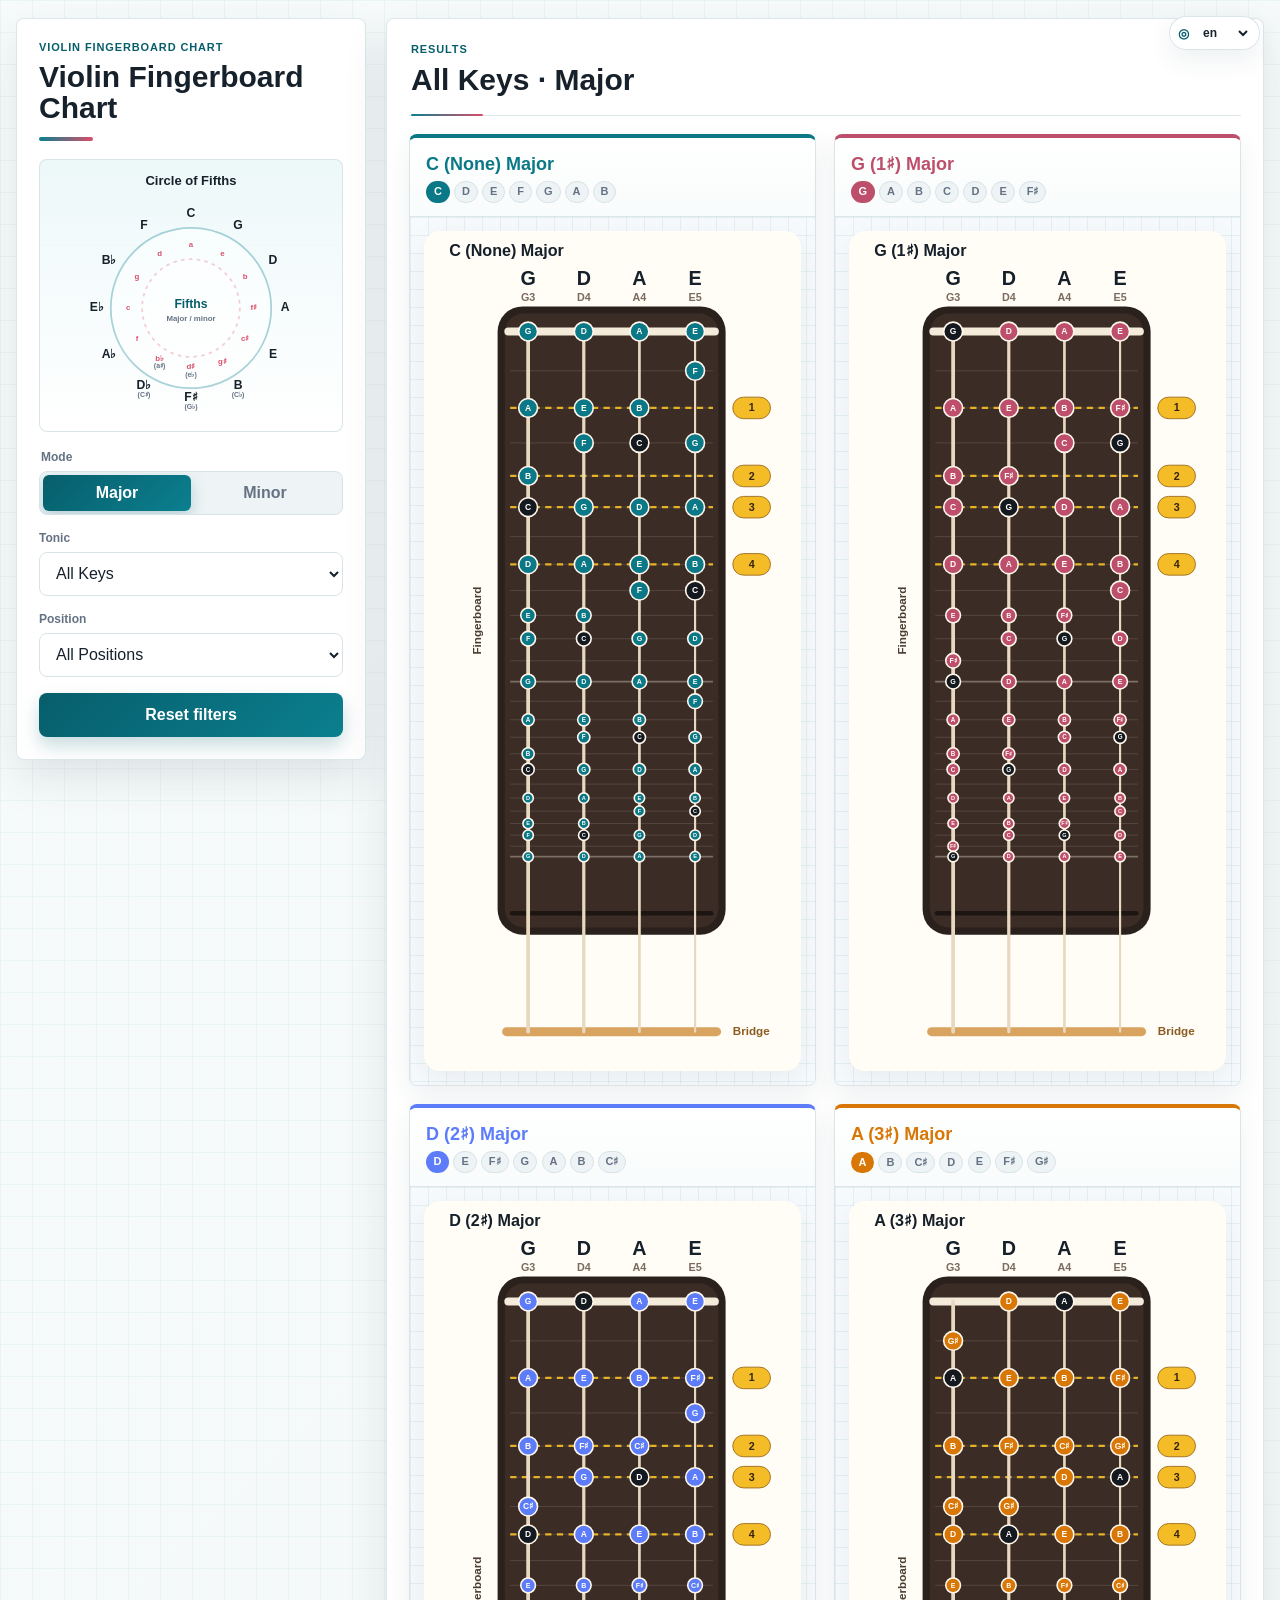
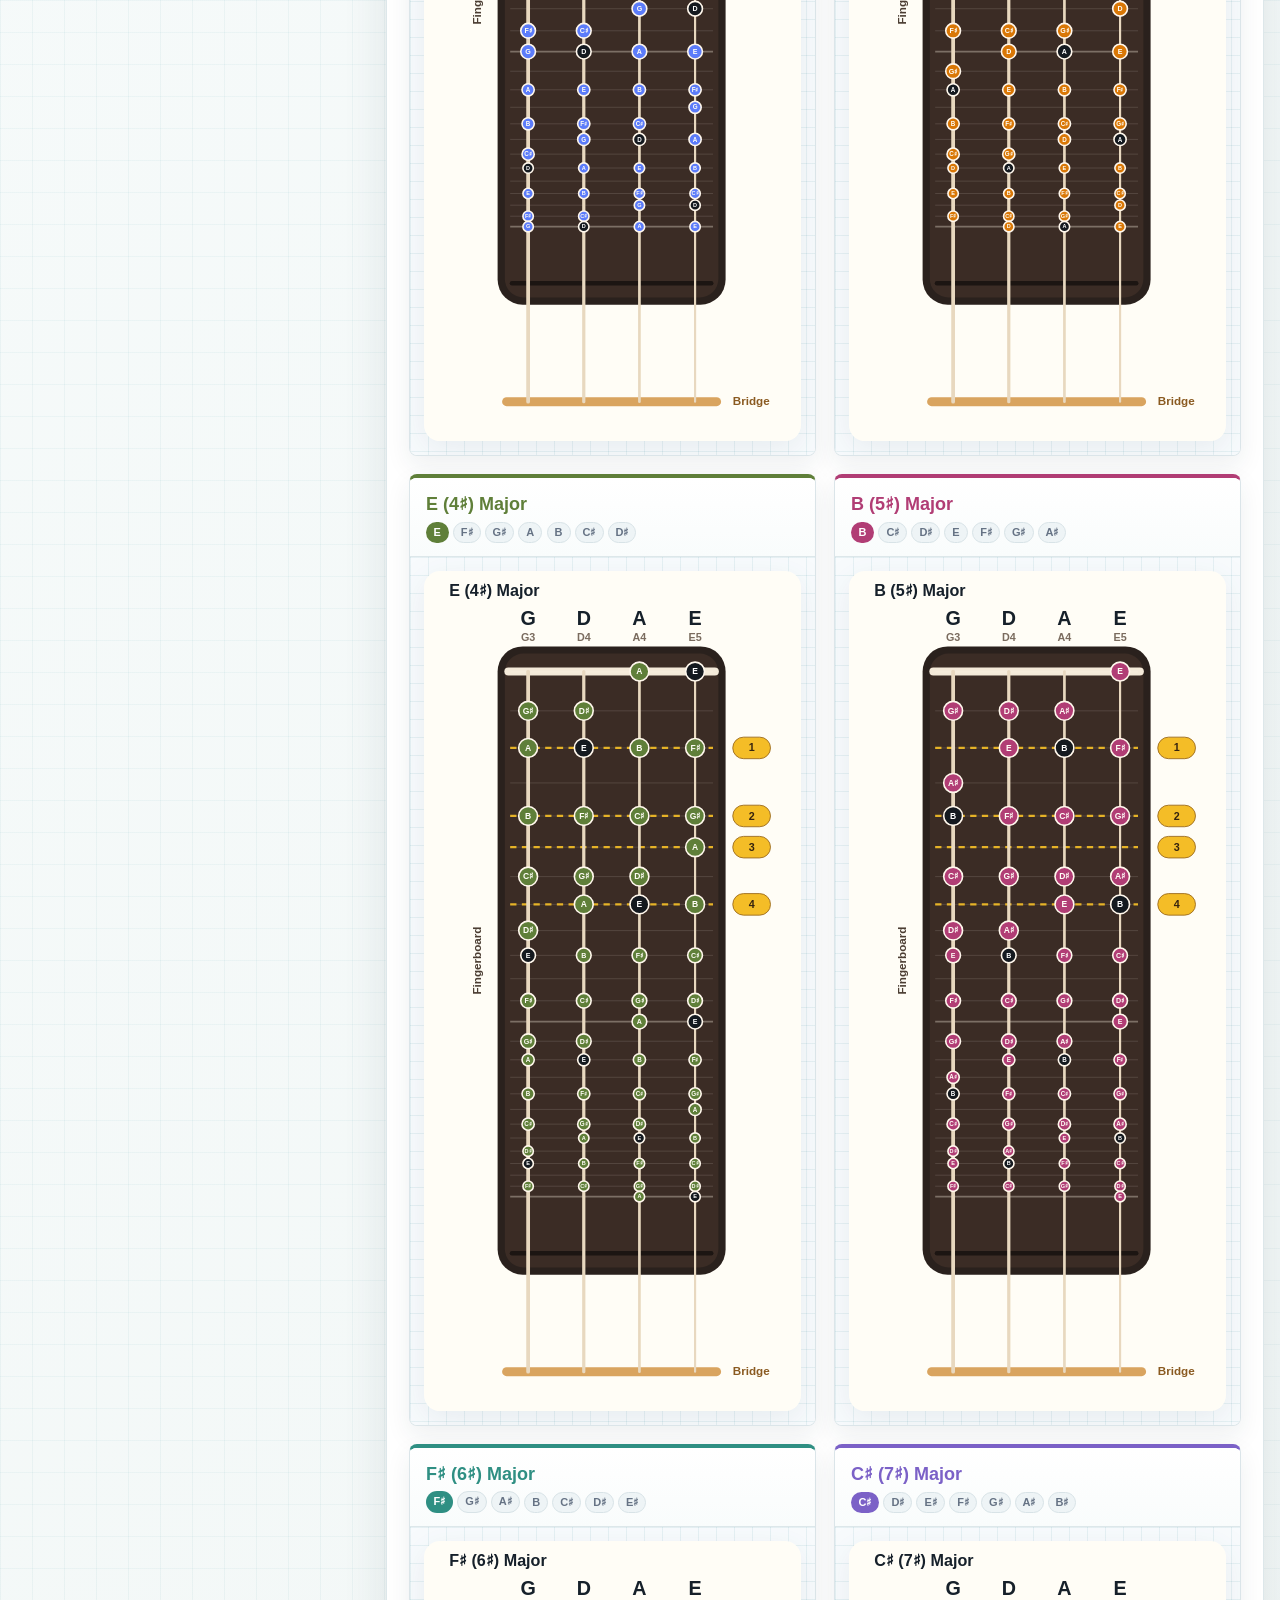
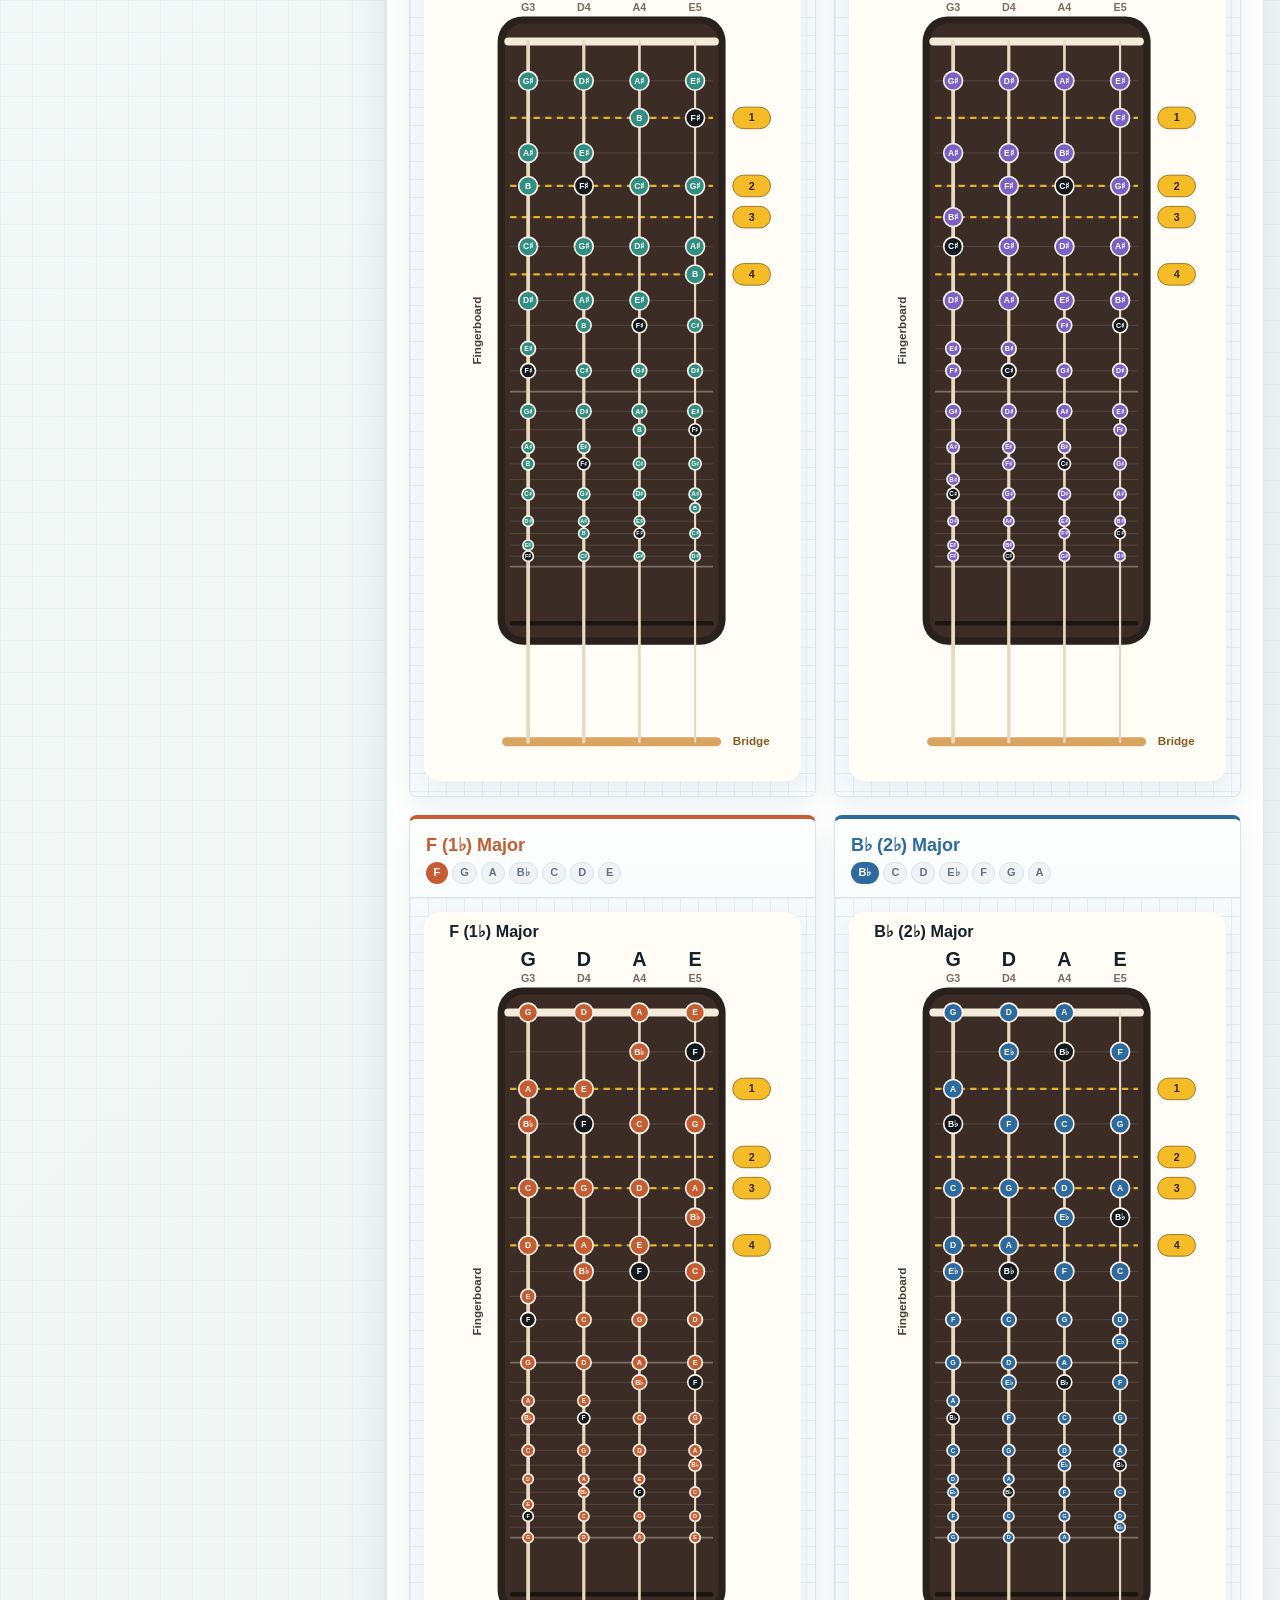
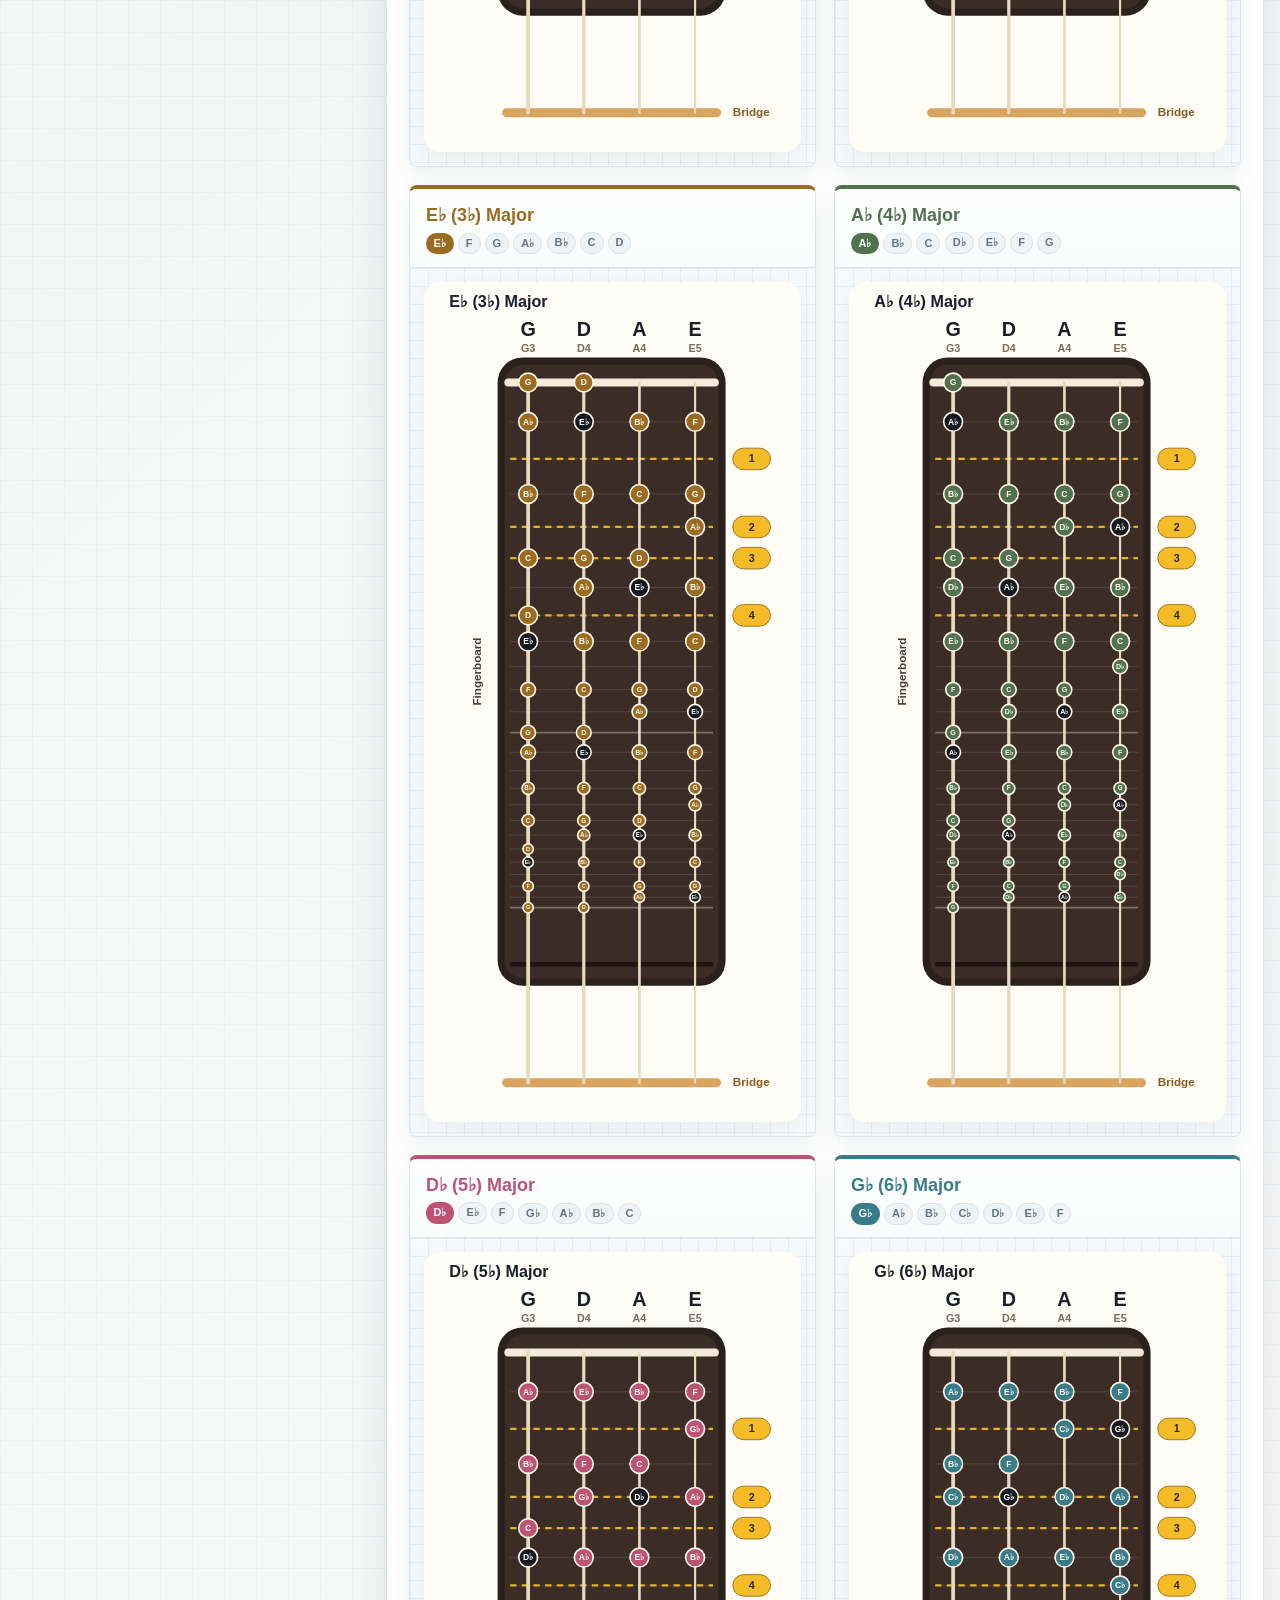
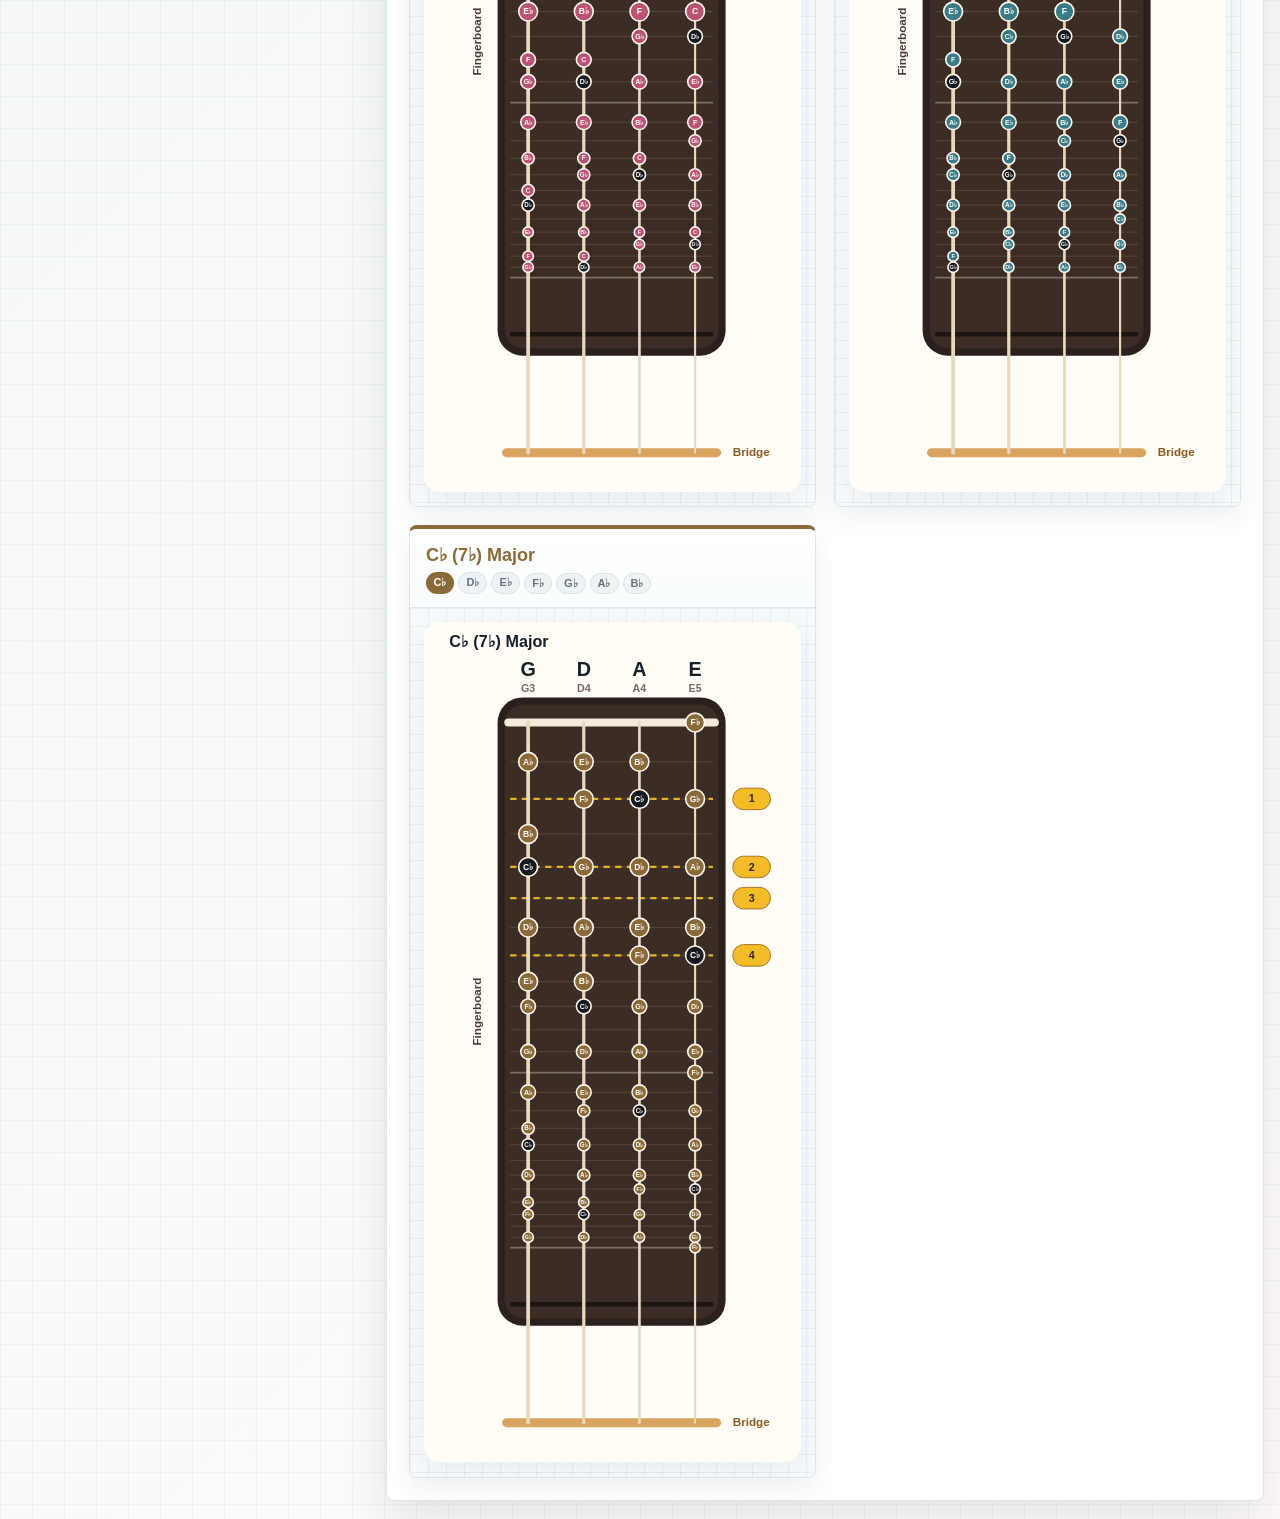
==== commit 0279bec6: "Restore v5 color palette" ====
--- a/index.html
+++ b/index.html
@@ -12,8 +12,8 @@
     <meta property="og:description" content="Interactive violin fingerboard chart for scales, keys, and positions, with a circle of fifths reference.">
     <meta property="og:type" content="website">
     <meta property="og:url" content="https://xiaoxiao0413.github.io/violin-position-map/">
-    <link rel="stylesheet" href="styles.css?v=20260624-ui4">
-    <script src="app.js?v=20260624-ui4" defer></script>
+    <link rel="stylesheet" href="styles.css?v=20260624-v5colors">
+    <script src="app.js?v=20260624-v5colors" defer></script>
   </head>
   <body>
     <main class="app-shell">
--- a/styles.css
+++ b/styles.css
@@ -6,6 +6,7 @@
   --line: #d8e3e7;
   --panel: rgba(255, 255, 255, 0.96);
   --panel-solid: #ffffff;
+  --paper-line: rgba(29, 78, 116, 0.08);
   --page: #f6faf9;
   --teal: #0b7f8f;
   --teal-dark: #075e6b;
@@ -552,10 +553,10 @@
   padding: 14px;
   overflow: hidden;
   background:
-    linear-gradient(rgba(11, 127, 143, 0.055) 1px, transparent 1px),
-    linear-gradient(90deg, rgba(11, 127, 143, 0.055) 1px, transparent 1px),
-    #f7fbfc;
-  background-size: 20px 20px, 20px 20px, auto;
+    linear-gradient(rgba(11, 120, 135, 0.08) 1px, transparent 1px),
+    linear-gradient(90deg, rgba(11, 120, 135, 0.08) 1px, transparent 1px),
+    #f8fbfd;
+  background-size: 18px 18px, 18px 18px, auto;
   cursor: zoom-in;
 }
 
@@ -613,9 +614,9 @@
   padding: 70px 28px 28px;
   overflow: hidden;
   background:
-    linear-gradient(rgba(11, 127, 143, 0.055) 1px, transparent 1px),
-    linear-gradient(90deg, rgba(11, 127, 143, 0.055) 1px, transparent 1px),
-    linear-gradient(180deg, #f7fbfc, #edf6f7);
+    linear-gradient(var(--paper-line) 1px, transparent 1px),
+    linear-gradient(90deg, var(--paper-line) 1px, transparent 1px),
+    linear-gradient(180deg, #fff2dd, #ffe7c4);
   background-size: 22px 22px, 22px 22px, auto;
 }
 
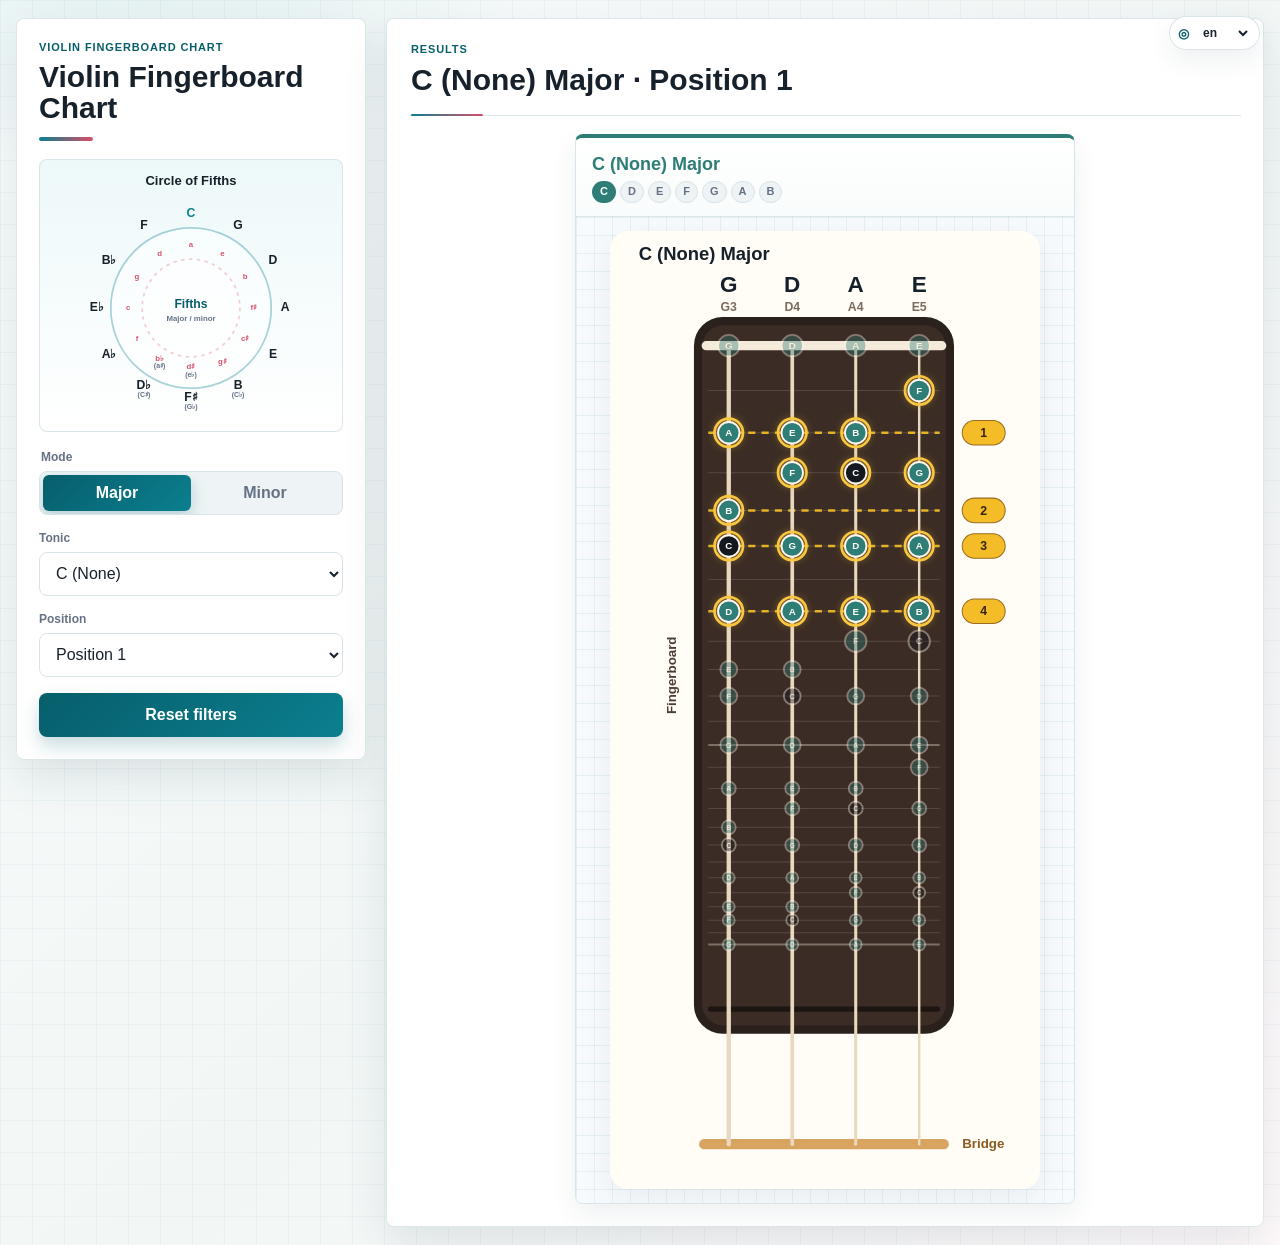
==== commit f228fbab: "移除「全部调/全部把位」选项，默认展示 C 大调第一把位 Co-Authored-By: Claude Opus 4.8 <noreply@anthropic.com>" ====
--- a/index.html
+++ b/index.html
@@ -12,8 +12,8 @@
     <meta property="og:description" content="Interactive violin fingerboard chart for scales, keys, and positions, with a circle of fifths reference.">
     <meta property="og:type" content="website">
     <meta property="og:url" content="https://xiaoxiao0413.github.io/violin-position-map/">
-    <link rel="stylesheet" href="styles.css?v=20260624-v5colors">
-    <script src="app.js?v=20260624-v5colors" defer></script>
+    <link rel="stylesheet" href="styles.css?v=20260626-default-cmaj">
+    <script src="app.js?v=20260626-default-cmaj" defer></script>
   </head>
   <body>
     <main class="app-shell">
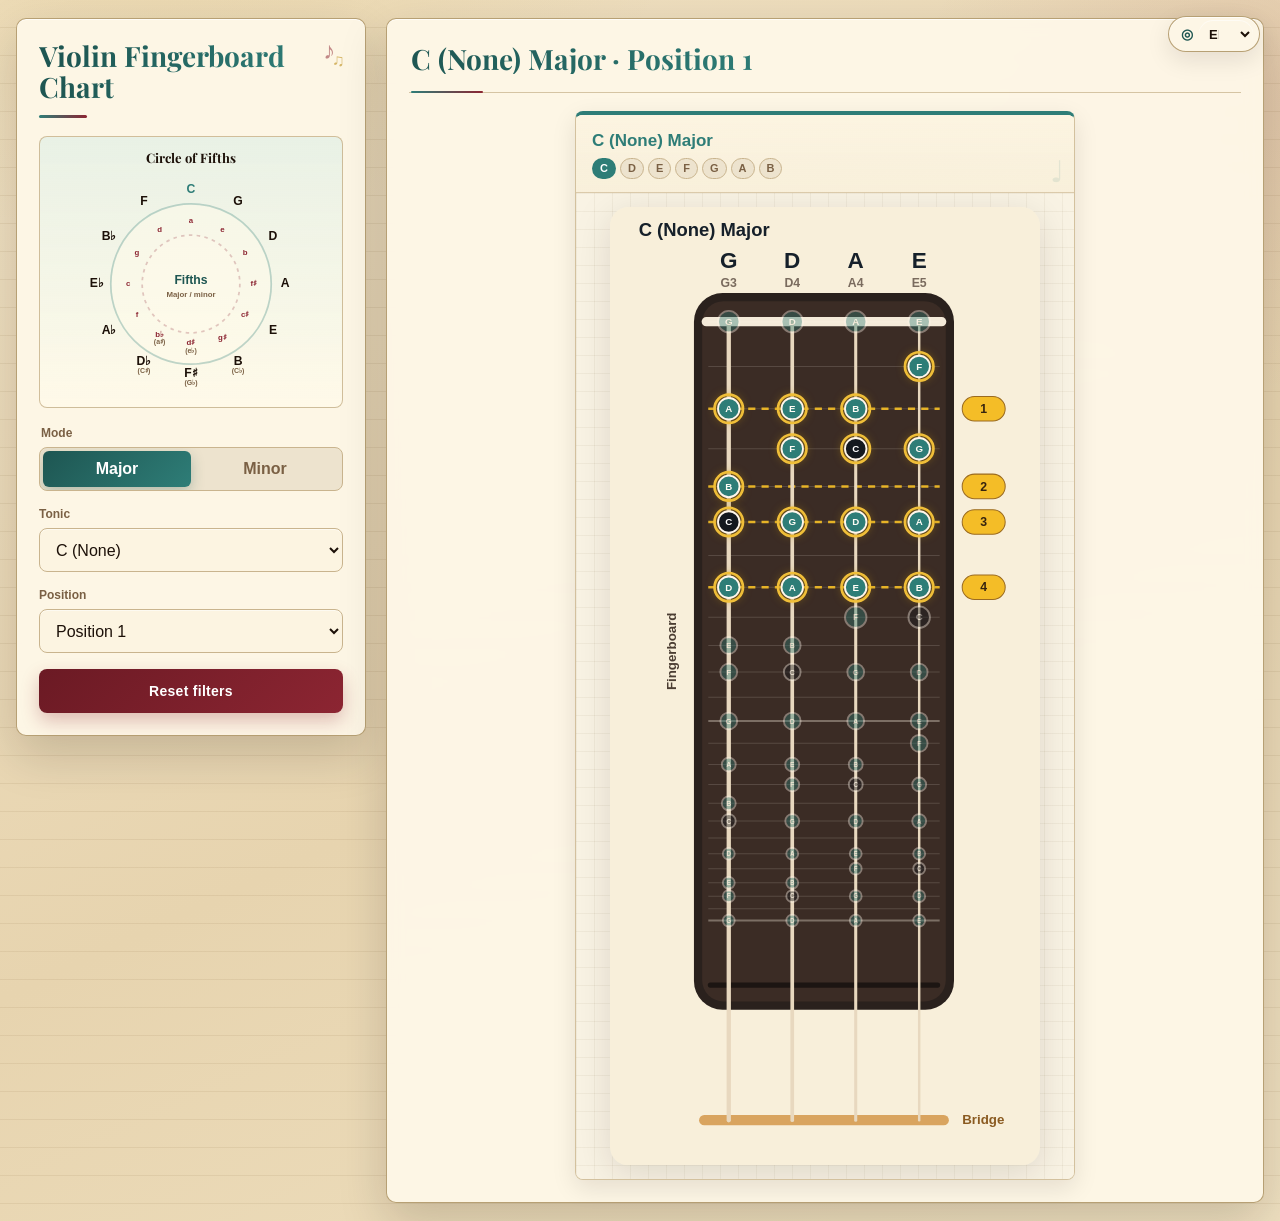
==== commit 8c83362c: "UI 优化：统一暖色面板与字体，去顶部副标题/hover绿框，语言切换器协调，en→EN Co-Authored-By: Claude Opus 4.8 <noreply@anthropic.com>" ====
--- a/index.html
+++ b/index.html
@@ -3,17 +3,19 @@
   <head>
     <meta charset="utf-8">
     <meta name="viewport" content="width=device-width, initial-scale=1">
+    <meta name="google-site-verification" content="z76xjxY6kRkKO2FdSqYmMXT2T0Ag-CoBl6Cyi8DQak0" />
+    <meta name="google-site-verification" content="Apib7-x98H0j5cPqHWwSMm6dNU4GmODRoqxLiDzdx9I" />
     <title>Violin Fingerboard Chart · Position Map · Circle of Fifths</title>
     <meta name="description" content="Interactive violin fingerboard chart for scales, keys, and positions. Find finger patterns by key, mode, and position, with a circle of fifths reference.">
-    <link rel="canonical" href="https://xiaoxiao0413.github.io/violin-position-map/">
-    <link rel="alternate" hreflang="en" href="https://xiaoxiao0413.github.io/violin-position-map/">
-    <link rel="alternate" hreflang="x-default" href="https://xiaoxiao0413.github.io/violin-position-map/">
+    <link rel="canonical" href="https://xiaoxiao0413.github.io/violin-fingerboard-map/">
+    <link rel="alternate" hreflang="en" href="https://xiaoxiao0413.github.io/violin-fingerboard-map/">
+    <link rel="alternate" hreflang="x-default" href="https://xiaoxiao0413.github.io/violin-fingerboard-map/">
     <meta property="og:title" content="Violin Fingerboard Chart · Position Map · Circle of Fifths">
     <meta property="og:description" content="Interactive violin fingerboard chart for scales, keys, and positions, with a circle of fifths reference.">
     <meta property="og:type" content="website">
-    <meta property="og:url" content="https://xiaoxiao0413.github.io/violin-position-map/">
-    <link rel="stylesheet" href="styles.css?v=20260626-default-cmaj">
-    <script src="app.js?v=20260626-default-cmaj" defer></script>
+    <meta property="og:url" content="https://xiaoxiao0413.github.io/violin-fingerboard-map/">
+    <link rel="stylesheet" href="styles.css?v=20260626-ui-polish">
+    <script src="app.js?v=20260626-ui-polish" defer></script>
   </head>
   <body>
     <main class="app-shell">
@@ -22,13 +24,12 @@
         <select id="language" name="language">
           <option value="zh-Hans">简</option>
           <option value="zh-Hant">繁</option>
-          <option value="en" selected>en</option>
+          <option value="en" selected>EN</option>
         </select>
       </label>
 
       <section class="control-panel" aria-labelledby="app-title">
         <div class="brand-block">
-          <p class="eyebrow" data-i18n="brandEyebrow">Violin Fingerboard Chart</p>
           <h1 id="app-title" data-i18n="appTitle">Violin Fingerboard Chart</h1>
         </div>
 
@@ -103,7 +104,6 @@
       <section class="result-panel" aria-live="polite">
         <div class="result-head">
           <div>
-            <p class="eyebrow" data-i18n="chartsEyebrow">Results</p>
             <h2 id="result-title">All Keys · Major</h2>
           </div>
         </div>
--- a/styles.css
+++ b/styles.css
@@ -1,47 +1,60 @@
+@import url('https://fonts.googleapis.com/css2?family=Playfair+Display:ital,wght@0,500;0,700;0,900;1,500;1,700&display=swap');
+
+/* ─── Unified Musical Colour System ─────────────────────────────
+   Palette: Aged Parchment × Patina Brass × Violin Burgundy × India Ink
+   ──────────────────────────────────────────────────────────────── */
 :root {
   color-scheme: light;
-  --ink: #17212b;
-  --muted: #657284;
-  --soft: #eef4f6;
-  --line: #d8e3e7;
-  --panel: rgba(255, 255, 255, 0.96);
-  --panel-solid: #ffffff;
-  --paper-line: rgba(29, 78, 116, 0.08);
-  --page: #f6faf9;
-  --teal: #0b7f8f;
-  --teal-dark: #075e6b;
-  --teal-soft: #dff3f5;
-  --accent: #d84f6a;
-  --accent-soft: #ffe8ed;
-  --gold: #e3ad2f;
-  --string: #23313e;
-  --shadow: 0 18px 46px rgba(30, 55, 72, 0.11);
-  --shadow-soft: 0 10px 26px rgba(30, 55, 72, 0.075);
+  --ink:          #1c1008;          /* India ink – near-black warm */
+  --muted:        #7a6044;          /* warm brown-gray */
+  --soft:         #ede3ce;          /* light parchment */
+  --line:         #c9b48e;          /* warm tan borders */
+  --panel:        rgba(253, 246, 230, 0.98);   /* warm cream panel (lifts off bg) */
+  --panel-solid:  #fcf4e1;          /* solid warm cream */
+  --page:         #f5ecda;          /* parchment page */
+  --teal:         #2e7d77;          /* patina brass / verdigris */
+  --teal-dark:    #1e5652;          /* deep instrument metal */
+  --teal-soft:    #d2eeeb;          /* light teal tint */
+  --accent:       #8c2532;          /* deep burgundy – violin red */
+  --accent-soft:  #f2dde0;          /* light blush */
+  --gold:         #b8870c;          /* dark goldenrod */
+  --gold-soft:    #fdf0c4;
+  --string:       #3d2b18;          /* warm dark brown */
+  --shadow:       0 18px 48px rgba(20, 10, 4, 0.17);
+  --shadow-soft:  0 8px 24px rgba(20, 10, 4, 0.10);
+  /* Typography: serif only for page titles, sans everywhere else.
+     CJK falls through to YaHei/PingFang so Chinese matches the body. */
+  --font-sans:  Inter, "Segoe UI", "Microsoft YaHei", "PingFang SC", Arial, sans-serif;
+  --font-serif: 'Playfair Display', Georgia, "Microsoft YaHei", "PingFang SC", serif;
 }
 
 * {
   box-sizing: border-box;
 }
 
+/* ─── Page Background: Warm Parchment + Ruled Staff Lines ────── */
 body {
   margin: 0;
   min-height: 100vh;
   overflow-x: hidden;
   color: var(--ink);
   background:
-    radial-gradient(680px 460px at 8% -6%, rgba(11, 127, 143, 0.1), transparent 60%),
-    radial-gradient(620px 420px at 104% 8%, rgba(216, 79, 106, 0.08), transparent 58%),
-    linear-gradient(90deg, rgba(11, 127, 143, 0.05) 1px, transparent 1px),
-    linear-gradient(rgba(11, 127, 143, 0.045) 1px, transparent 1px),
-    linear-gradient(135deg, #f7fbfb 0%, #f2f7f6 56%, #fffafb 100%);
-  background-size: 140% 140%, 140% 140%, 32px 32px, 32px 32px, auto;
-  font-family:
-    Inter,
-    "Segoe UI",
-    "Microsoft YaHei",
-    "PingFang SC",
-    Arial,
-    sans-serif;
+    repeating-linear-gradient(
+      transparent 0, transparent 27px,
+      rgba(110, 78, 32, 0.085) 27px, rgba(110, 78, 32, 0.085) 28px
+    ),
+    radial-gradient(ellipse 900px 600px at 8% -8%, rgba(184, 135, 12, 0.14), transparent 62%),
+    radial-gradient(ellipse 700px 500px at 102% 6%, rgba(140, 37, 50, 0.10), transparent 58%),
+    linear-gradient(155deg, #f1e2c4 0%, #e7d4af 55%, #efe0c0 100%);
+  background-size: auto, 140% 140%, 140% 140%, auto;
+  background-position: 0 0, 0% 0%, 100% 0%, 0 0;
+  animation: drift-blobs 30s ease-in-out infinite alternate;
+  font-family: var(--font-sans);
+}
+
+@keyframes drift-blobs {
+  0%   { background-position: 0 0, 0%  0%,  100% 0%, 0 0; }
+  100% { background-position: 0 0, 7% 12%,  90% 16%, 0 0; }
 }
 
 button,
@@ -52,50 +65,67 @@
 
 button,
 select {
-  transition: border-color 0.18s ease, background 0.18s ease, box-shadow 0.18s ease, transform 0.18s ease;
-}
-
+  transition: border-color 0.18s ease, background 0.18s ease,
+              box-shadow 0.18s ease, transform 0.18s ease;
+}
+
+/* ─── Language Switcher ──────────────────────────────────────── */
 .language-control {
   position: fixed;
   top: 16px;
   right: 20px;
   z-index: 20;
   display: inline-flex;
-  gap: 4px;
+  gap: 6px;
   align-items: center;
-  min-height: 34px;
-  padding: 0 8px;
-  border: 1px solid rgba(216, 227, 231, 0.9);
+  min-height: 36px;
+  padding: 0 6px 0 12px;
+  border: 1px solid rgba(176, 150, 104, 0.9);
   border-radius: 999px;
-  background: rgba(255, 255, 255, 0.9);
-  box-shadow: var(--shadow-soft);
+  background: var(--panel);
+  box-shadow:
+    0 1px 0 rgba(255, 255, 255, 0.7) inset,
+    var(--shadow-soft);
   backdrop-filter: blur(10px);
+  transition: border-color 0.18s ease, box-shadow 0.18s ease;
+}
+
+.language-control:hover {
+  border-color: var(--teal);
+  box-shadow:
+    0 1px 0 rgba(255, 255, 255, 0.7) inset,
+    var(--shadow);
 }
 
 .language-icon {
   color: var(--teal-dark);
-  font-size: 13px;
+  font-size: 14px;
   font-weight: 900;
   line-height: 1;
 }
 
 .language-control select {
-  width: 58px;
+  width: 54px;
   min-height: 28px;
-  padding: 0 16px 0 6px;
+  padding: 0 18px 0 6px;
   color: var(--ink);
   border: 0;
+  border-radius: 999px;
   background-color: transparent;
-  font-size: 12px;
+  font-family: var(--font-sans);
+  font-size: 13px;
   font-weight: 800;
+  letter-spacing: 0.02em;
   text-overflow: clip;
-}
-
-.language-control select:focus {
-  outline: 2px solid rgba(11, 127, 143, 0.22);
-  border-color: transparent;
-}
-
+  cursor: pointer;
+}
+
+.language-control select:focus-visible {
+  outline: 2px solid rgba(46, 125, 119, 0.4);
+  outline-offset: 2px;
+}
+
+/* ─── Layout Shell ───────────────────────────────────────────── */
 .app-shell {
   display: grid;
   grid-template-columns: minmax(270px, 350px) minmax(0, 1fr);
@@ -109,9 +139,11 @@
 .control-panel,
 .result-panel {
   background: var(--panel);
-  border: 1px solid rgba(216, 227, 231, 0.86);
-  border-radius: 8px;
-  box-shadow: var(--shadow);
+  border: 1px solid rgba(176, 150, 104, 0.9);
+  border-radius: 10px;
+  box-shadow:
+    0 1px 0 rgba(255, 255, 255, 0.7) inset,
+    var(--shadow);
   backdrop-filter: blur(8px);
 }
 
@@ -123,8 +155,8 @@
   color: var(--muted);
   font-size: 14px;
   line-height: 1.7;
-  background: rgba(255, 255, 255, 0.78);
-  border: 1px solid rgba(216, 227, 231, 0.74);
+  background: rgba(255, 250, 233, 0.78);
+  border: 1px solid rgba(201, 180, 142, 0.65);
   border-radius: 8px;
 }
 
@@ -134,6 +166,7 @@
   font-size: 16px;
 }
 
+/* ─── Control Panel ──────────────────────────────────────────── */
 .control-panel {
   position: sticky;
   top: 16px;
@@ -144,16 +177,46 @@
   padding: 22px;
 }
 
+/* ─── Brand Block ────────────────────────────────────────────── */
 .brand-block {
   position: relative;
   padding-bottom: 2px;
 }
 
+.brand-block::before {
+  position: absolute;
+  top: -4px;
+  right: 8px;
+  color: var(--accent);
+  font-size: 24px;
+  opacity: 0.52;
+  content: "♪";
+  animation: note-float 4s ease-in-out infinite;
+}
+
+.brand-block::after {
+  position: absolute;
+  top: 10px;
+  right: -2px;
+  color: var(--gold);
+  font-size: 17px;
+  opacity: 0.58;
+  content: "♫";
+  animation: note-float 4s ease-in-out infinite 1.2s;
+}
+
+@keyframes note-float {
+  0%, 100% { transform: translateY(0) rotate(0deg); }
+  50%       { transform: translateY(-6px) rotate(7deg); }
+}
+
+/* ─── Typography ─────────────────────────────────────────────── */
 .eyebrow {
   margin: 0 0 8px;
   color: var(--teal-dark);
+  font-family: var(--font-sans);
   font-size: 11px;
-  font-weight: 900;
+  font-weight: 700;
   letter-spacing: 0.08em;
   text-transform: uppercase;
 }
@@ -167,39 +230,60 @@
 
 h1 {
   margin-bottom: 0;
-  color: var(--ink);
-  font-size: 30px;
-  line-height: 1.04;
+  font-family: var(--font-serif);
+  font-size: 28px;
+  line-height: 1.1;
   letter-spacing: 0;
+  background: linear-gradient(115deg, var(--teal-dark) 5%, var(--teal) 40%, var(--accent) 75%, var(--gold) 100%);
+  background-size: 220% 100%;
+  background-clip: text;
+  -webkit-background-clip: text;
+  color: transparent;
+  -webkit-text-fill-color: transparent;
+  animation: title-shine 9s ease-in-out infinite alternate;
+}
+
+@keyframes title-shine {
+  0%   { background-position: 0% 50%; }
+  100% { background-position: 100% 50%; }
 }
 
 h1::after {
   display: block;
-  width: 54px;
-  height: 4px;
-  margin-top: 14px;
+  width: 48px;
+  height: 3px;
+  margin-top: 12px;
   border-radius: 999px;
   background: linear-gradient(90deg, var(--teal), var(--accent));
   content: "";
 }
 
+h2 {
+  margin-bottom: 0;
+  font-family: var(--font-serif);
+  font-size: 28px;
+  line-height: 1.12;
+  letter-spacing: 0;
+}
+
+/* ─── Circle of Fifths ───────────────────────────────────────── */
 .fifths-wheel {
   display: grid;
   gap: 10px;
   justify-items: center;
   padding: 13px 12px 14px;
-  border: 1px solid rgba(216, 227, 231, 0.9);
+  border: 1px solid rgba(201, 180, 142, 0.85);
   border-radius: 8px;
   background:
-    linear-gradient(180deg, rgba(223, 243, 245, 0.56), rgba(255, 255, 255, 0.82)),
-    #ffffff;
+    linear-gradient(180deg, rgba(210, 238, 235, 0.45), rgba(255, 250, 233, 0.95)),
+    var(--panel-solid);
 }
 
 .fifths-wheel h2 {
   margin: 0;
   color: var(--ink);
   font-size: 13px;
-  font-weight: 900;
+  font-weight: 700;
   line-height: 1.2;
 }
 
@@ -210,14 +294,14 @@
 }
 
 .fifths-ring {
-  fill: rgba(255, 255, 255, 0.42);
-  stroke: rgba(11, 127, 143, 0.34);
+  fill: rgba(255, 250, 233, 0.45);
+  stroke: rgba(46, 125, 119, 0.3);
   stroke-width: 2;
 }
 
 .fifths-inner-ring {
-  fill: rgba(255, 255, 255, 0.36);
-  stroke: rgba(216, 79, 106, 0.28);
+  fill: rgba(255, 250, 233, 0.38);
+  stroke: rgba(140, 37, 50, 0.24);
   stroke-width: 2;
   stroke-dasharray: 4 5;
 }
@@ -260,6 +344,7 @@
   font-weight: 800;
 }
 
+/* Interactive circle of fifths */
 .fifths-major text[data-key],
 .fifths-minor text[data-key] {
   cursor: pointer;
@@ -279,6 +364,7 @@
   fill: var(--teal);
 }
 
+/* ─── Filters ────────────────────────────────────────────────── */
 .filters {
   display: grid;
   gap: 16px;
@@ -298,9 +384,10 @@
   margin-bottom: 7px;
   color: var(--muted);
   font-size: 12px;
-  font-weight: 900;
-}
-
+  font-weight: 800;
+}
+
+/* Mode Toggle */
 .segmented {
   display: grid;
   grid-template-columns: 1fr 1fr;
@@ -336,19 +423,15 @@
   min-height: 36px;
   padding: 0 12px;
   color: var(--muted);
-  font-weight: 850;
+  font-weight: 800;
   border-radius: 6px;
-}
-
-.segmented span {
   transition: background 0.2s ease, color 0.2s ease, box-shadow 0.2s ease;
 }
 
 .segmented input:checked + span {
   color: #ffffff;
   background: linear-gradient(135deg, var(--teal-dark), var(--teal));
-  box-shadow: 0 6px 16px rgba(7, 94, 107, 0.24);
-
+  box-shadow: 0 5px 14px rgba(30, 86, 82, 0.28);
 }
 
 .segmented label:hover span {
@@ -360,7 +443,7 @@
 }
 
 .segmented input:focus-visible + span {
-  outline: 3px solid rgba(11, 127, 143, 0.28);
+  outline: 3px solid rgba(46, 125, 119, 0.28);
   outline-offset: -3px;
 }
 
@@ -368,6 +451,7 @@
   display: block;
 }
 
+/* Dropdowns */
 select,
 input[type="number"] {
   width: 100%;
@@ -376,13 +460,13 @@
   color: var(--ink);
   border: 1px solid var(--line);
   border-radius: 8px;
-  background: #ffffff;
-  box-shadow: inset 0 1px 0 rgba(255, 255, 255, 0.86);
+  background: var(--panel-solid);
+  box-shadow: inset 0 1px 0 rgba(255, 255, 255, 0.55);
 }
 
 select:hover,
 input[type="number"]:hover {
-  border-color: rgba(11, 127, 143, 0.42);
+  border-color: rgba(46, 125, 119, 0.45);
 }
 
 input[type="number"] {
@@ -391,31 +475,36 @@
 
 select:focus,
 input[type="number"]:focus {
-  outline: 3px solid rgba(11, 127, 143, 0.18);
+  outline: 3px solid rgba(46, 125, 119, 0.2);
   border-color: var(--teal);
 }
 
+/* Reset Button – Burgundy, musical feel */
 .reset-button {
   min-height: 44px;
   color: #ffffff;
   border: 0;
   border-radius: 8px;
-  background: linear-gradient(135deg, var(--teal-dark), var(--teal));
-  box-shadow: 0 9px 18px rgba(7, 94, 107, 0.22);
+  background: linear-gradient(135deg, #6b1a24, var(--accent));
+  box-shadow: 0 8px 18px rgba(140, 37, 50, 0.28);
   cursor: pointer;
-  font-weight: 900;
+  font-family: var(--font-sans);
+  font-weight: 700;
+  font-size: 14px;
+  letter-spacing: 0.02em;
   transition: box-shadow 0.2s ease, background 0.2s ease, transform 0.2s ease;
 }
 
 .reset-button:hover {
   transform: translateY(-1px);
-  box-shadow: 0 14px 24px rgba(7, 94, 107, 0.28);
+  box-shadow: 0 12px 24px rgba(140, 37, 50, 0.36);
 }
 
 .reset-button:active {
   transform: translateY(0);
 }
 
+/* ─── Result Panel ───────────────────────────────────────────── */
 .result-panel {
   display: flex;
   flex-direction: column;
@@ -431,9 +520,10 @@
   justify-content: space-between;
   gap: 16px;
   padding: 2px 2px 18px;
-  border-bottom: 1px solid rgba(216, 227, 231, 0.86);
-}
-
+  border-bottom: 1px solid rgba(201, 180, 142, 0.75);
+}
+
+/* Gradient accent line under result heading */
 .result-head::after {
   position: absolute;
   left: 2px;
@@ -445,17 +535,18 @@
   content: "";
 }
 
-h2 {
-  margin-bottom: 0;
-  font-size: 30px;
-  line-height: 1.12;
-  letter-spacing: 0;
-}
-
+/* Result title gradient */
 #result-title {
-  color: var(--ink);
-}
-
+  background: linear-gradient(115deg, var(--teal-dark) 0%, var(--teal) 48%, var(--accent) 100%);
+  background-size: 220% 100%;
+  background-clip: text;
+  -webkit-background-clip: text;
+  color: transparent;
+  -webkit-text-fill-color: transparent;
+  animation: title-shine 9s ease-in-out infinite alternate;
+}
+
+/* ─── Diagram Grid ───────────────────────────────────────────── */
 .diagram-grid {
   display: grid;
   grid-template-columns: repeat(auto-fill, minmax(290px, 1fr));
@@ -468,22 +559,23 @@
   justify-content: center;
 }
 
+/* ─── Diagram Card ───────────────────────────────────────────── */
 .diagram-card {
   min-width: 0;
   overflow: hidden;
-  border: 1px solid rgba(216, 227, 231, 0.9);
+  border: 1px solid rgba(201, 180, 142, 0.8);
   border-top: 4px solid var(--key-color, var(--teal));
   border-radius: 8px;
-  background: #ffffff;
+  background: var(--panel-solid);
   box-shadow: var(--shadow-soft);
   animation: card-in 0.26s ease both;
   transition: transform 0.2s ease, border-color 0.2s ease, box-shadow 0.2s ease;
 }
 
 .diagram-card:hover {
-  border-color: rgba(11, 127, 143, 0.22);
+  border-color: rgba(110, 78, 32, 0.22);
   border-top-color: var(--key-color, var(--teal));
-  box-shadow: 0 18px 38px rgba(30, 55, 72, 0.14);
+  box-shadow: 0 16px 36px rgba(20, 10, 4, 0.18);
   transform: translateY(-2px);
 }
 
@@ -492,20 +584,36 @@
   grid-template-rows: auto auto auto;
 }
 
+/* Card header with subtle parchment + musical watermark */
 .formula-card-head {
+  position: relative;
   display: grid;
   gap: 6px;
   padding: 15px 16px 13px;
-  border-bottom: 1px solid rgba(216, 227, 231, 0.86);
-  background: linear-gradient(180deg, #ffffff, #f9fcfc);
+  border-bottom: 1px solid rgba(201, 180, 142, 0.65);
+  background: linear-gradient(180deg, var(--panel-solid), rgba(245, 236, 213, 0.55));
+  overflow: hidden;
+}
+
+.formula-card-head::after {
+  content: "♩";
+  position: absolute;
+  right: 10px;
+  bottom: 5px;
+  font-size: 30px;
+  color: var(--key-color, var(--teal));
+  opacity: 0.1;
+  pointer-events: none;
+  line-height: 1;
 }
 
 .formula-card-head h3 {
   margin: 0;
   padding: 0;
+  font-family: var(--font-sans);
+  font-weight: 800;
   color: var(--key-color, var(--teal-dark));
-  font-size: 18px;
-  font-weight: 900;
+  font-size: 17px;
   line-height: 1.25;
   border-radius: 0;
   background: none;
@@ -515,10 +623,11 @@
   margin: 0;
   color: var(--muted);
   font-size: 13px;
-  font-weight: 750;
+  font-weight: 700;
   line-height: 1.35;
 }
 
+/* Scale note badges */
 .scale-notes {
   display: flex;
   flex-wrap: wrap;
@@ -545,6 +654,7 @@
   border-color: transparent;
 }
 
+/* ─── Fingerboard Diagram ────────────────────────────────────── */
 .fingerboard-media {
   position: relative;
   display: flex;
@@ -552,12 +662,38 @@
   min-width: 0;
   padding: 14px;
   overflow: hidden;
+  /* Warm grid – like manuscript staff paper */
   background:
-    linear-gradient(rgba(11, 120, 135, 0.08) 1px, transparent 1px),
-    linear-gradient(90deg, rgba(11, 120, 135, 0.08) 1px, transparent 1px),
-    #f8fbfd;
+    linear-gradient(rgba(110, 78, 32, 0.06) 1px, transparent 1px),
+    linear-gradient(90deg, rgba(110, 78, 32, 0.06) 1px, transparent 1px),
+    #f9f3e4;
   background-size: 18px 18px, 18px 18px, auto;
   cursor: zoom-in;
+}
+
+/* Zoom hint icon */
+.fingerboard-media::after {
+  content: "⤢";
+  position: absolute;
+  bottom: 10px;
+  right: 10px;
+  width: 26px;
+  height: 26px;
+  display: flex;
+  align-items: center;
+  justify-content: center;
+  font-size: 13px;
+  color: var(--teal-dark);
+  background: rgba(255, 250, 233, 0.92);
+  border: 1px solid rgba(46, 125, 119, 0.22);
+  border-radius: 50%;
+  opacity: 0;
+  transition: opacity 0.2s ease;
+  pointer-events: none;
+}
+
+.fingerboard-media:hover::after {
+  opacity: 1;
 }
 
 .fingerboard-svg {
@@ -565,15 +701,20 @@
   width: min(100%, 430px);
   height: auto;
   border-radius: 8px;
-  filter: drop-shadow(0 8px 16px rgba(30, 55, 72, 0.08));
-}
-
-.fingerboard-media:hover .fingerboard-svg,
+  filter: drop-shadow(0 8px 18px rgba(20, 10, 4, 0.12));
+}
+
+.fingerboard-svg text,
+.fifths-svg text {
+  font-family: var(--font-sans);
+}
+
 .fingerboard-media:focus-visible .fingerboard-svg {
-  outline: 3px solid rgba(11, 127, 143, 0.28);
+  outline: 3px solid rgba(46, 125, 119, 0.28);
   outline-offset: 2px;
 }
 
+/* Note dots */
 .note-dot {
   transition: opacity 0.15s ease, filter 0.15s ease;
 }
@@ -583,9 +724,10 @@
 }
 
 .note-dot.note-in-position circle:last-of-type {
-  filter: drop-shadow(0 0 5px rgba(227, 173, 47, 0.9));
-}
-
+  filter: drop-shadow(0 0 5px rgba(184, 135, 12, 0.9));
+}
+
+/* ─── Animations ─────────────────────────────────────────────── */
 @keyframes card-in {
   from {
     opacity: 0;
@@ -606,6 +748,7 @@
   }
 }
 
+/* ─── Diagram Media (image-based cards, legacy) ──────────────── */
 .diagram-media {
   position: relative;
   display: grid;
@@ -614,9 +757,9 @@
   padding: 70px 28px 28px;
   overflow: hidden;
   background:
-    linear-gradient(var(--paper-line) 1px, transparent 1px),
-    linear-gradient(90deg, var(--paper-line) 1px, transparent 1px),
-    linear-gradient(180deg, #fff2dd, #ffe7c4);
+    linear-gradient(rgba(110, 78, 32, 0.06) 1px, transparent 1px),
+    linear-gradient(90deg, rgba(110, 78, 32, 0.06) 1px, transparent 1px),
+    linear-gradient(180deg, #fdf8ec, #f5ecda);
   background-size: 22px 22px, 22px 22px, auto;
 }
 
@@ -628,14 +771,15 @@
   max-width: calc(100% - 34px);
   padding: 8px 14px 10px;
   color: #ffffff;
+  font-family: var(--font-sans);
   font-size: 22px;
-  font-weight: 900;
+  font-weight: 800;
   line-height: 1;
   text-align: center;
   white-space: nowrap;
   border-radius: 8px;
   background: var(--teal-dark);
-  box-shadow: 0 8px 16px rgba(7, 94, 107, 0.22);
+  box-shadow: 0 8px 16px rgba(30, 86, 82, 0.24);
   transform: translateX(-50%);
 }
 
@@ -654,7 +798,7 @@
   display: block;
   width: min(82%, 260px);
   border-radius: 8px;
-  box-shadow: 0 10px 22px rgba(30, 55, 72, 0.14);
+  box-shadow: 0 10px 22px rgba(20, 10, 4, 0.15);
   cursor: zoom-in;
   transition: transform 0.18s ease;
 }
@@ -671,7 +815,7 @@
 }
 
 .diagram-image:focus-visible {
-  outline: 3px solid rgba(11, 127, 143, 0.42);
+  outline: 3px solid rgba(46, 125, 119, 0.42);
   outline-offset: 2px;
 }
 
@@ -683,20 +827,21 @@
   color: var(--muted);
   border: 2px dashed var(--line);
   border-radius: 8px;
-  background: rgba(255, 255, 255, 0.66);
-}
-
+  background: rgba(255, 250, 233, 0.6);
+}
+
+/* ─── Lightbox ───────────────────────────────────────────────── */
 .lightbox {
   max-width: min(94vw, 620px);
   padding: 16px;
   border: 0;
   border-radius: 8px;
-  background: #ffffff;
+  background: var(--panel-solid);
   box-shadow: var(--shadow);
 }
 
 .lightbox::backdrop {
-  background: rgba(23, 33, 43, 0.72);
+  background: rgba(18, 9, 4, 0.74);
   backdrop-filter: blur(6px);
 }
 
@@ -736,7 +881,8 @@
 .lightbox figcaption {
   margin-top: 10px;
   color: var(--ink);
-  font-weight: 800;
+  font-family: var(--font-sans);
+  font-weight: 700;
 }
 
 .lightbox-close {
@@ -757,11 +903,16 @@
   transition: background 0.15s ease, transform 0.15s ease;
 }
 
+.lightbox-close::before {
+  content: "×";
+}
+
 .lightbox-close:hover {
   background: var(--accent);
-  transform: scale(1.06);
-}
-
+  transform: scale(1.06) rotate(90deg);
+}
+
+/* ─── Diagram Caption (legacy image cards) ───────────────────── */
 .diagram-caption {
   display: grid;
   grid-template-columns: auto minmax(0, 1fr);
@@ -769,14 +920,16 @@
   align-items: center;
   min-height: 74px;
   padding: 12px 14px 14px;
-  border-top: 1px solid rgba(216, 227, 231, 0.86);
-  background: rgba(255, 255, 255, 0.78);
+  border-top: 1px solid rgba(201, 180, 142, 0.75);
+  background: rgba(255, 250, 233, 0.7);
 }
 
 h3 {
   margin-bottom: 0;
   padding: 6px 10px;
   color: var(--ink);
+  font-family: var(--font-sans);
+  font-weight: 700;
   font-size: 16px;
   line-height: 1.25;
   border-radius: 6px;
@@ -790,6 +943,7 @@
   line-height: 1.35;
 }
 
+/* ─── Responsive ─────────────────────────────────────────────── */
 @media (max-width: 960px) {
   .control-panel {
     position: static;
@@ -822,11 +976,11 @@
   }
 
   h1 {
-    font-size: 26px;
+    font-size: 24px;
   }
 
   h2 {
-    font-size: 25px;
+    font-size: 23px;
   }
 
   .result-head {
@@ -848,6 +1002,6 @@
   }
 
   .diagram-pill {
-    font-size: 21px;
-  }
-}
+    font-size: 20px;
+  }
+}
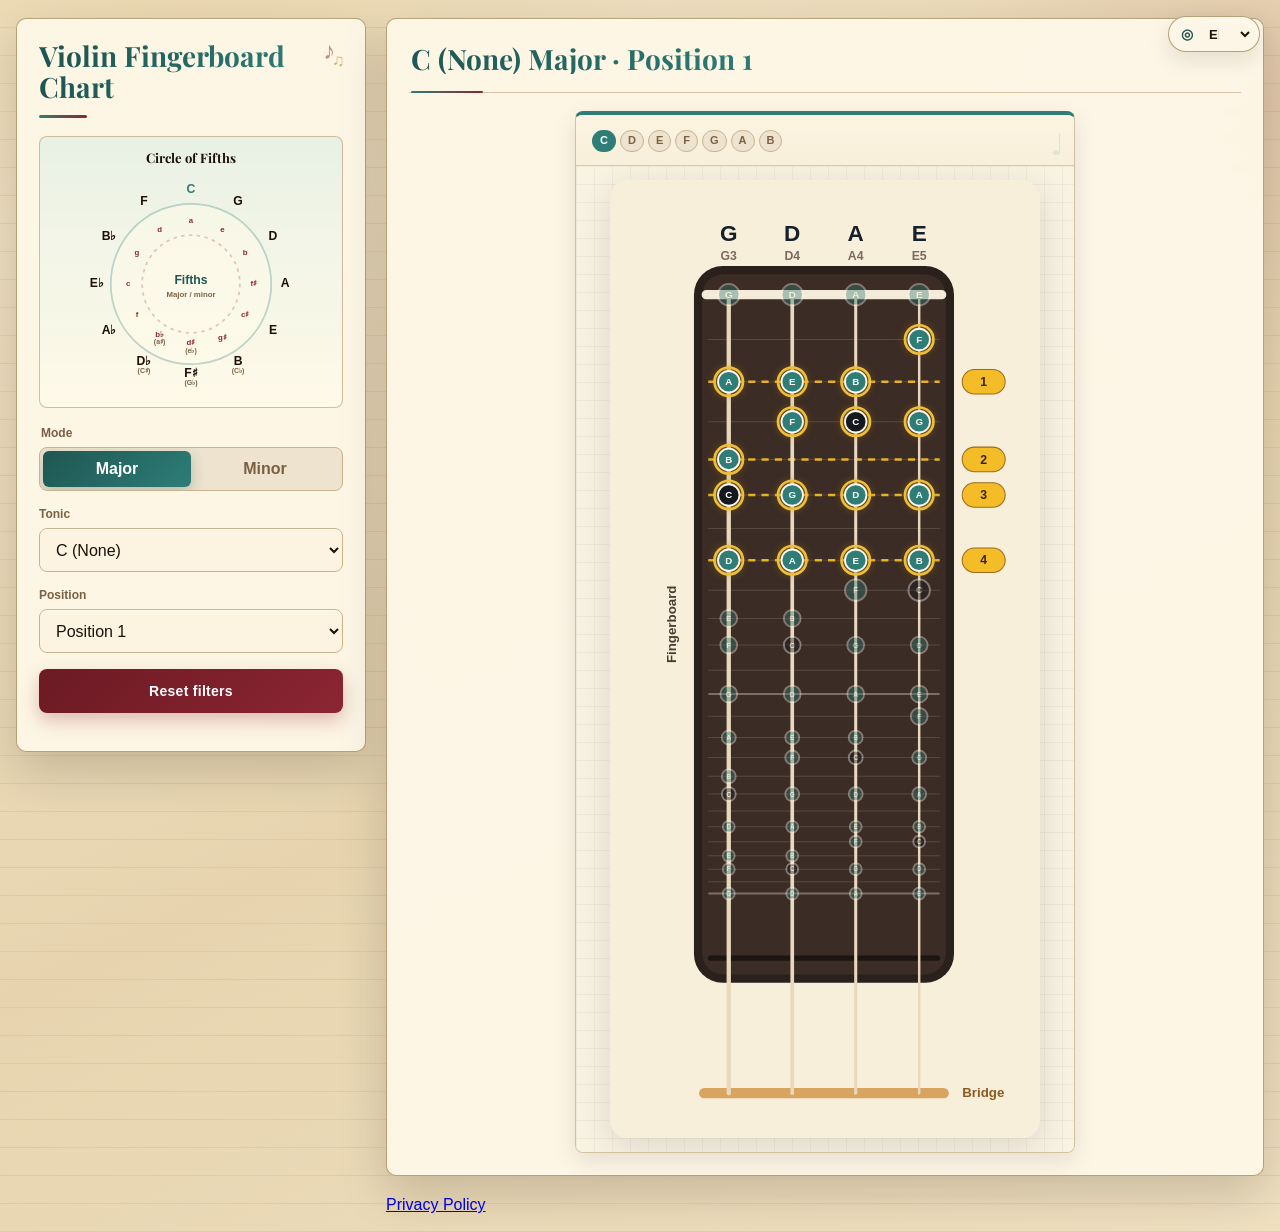
==== commit 2bef6e7b: "去掉重复的调名标题，key+mode 只在顶部大标题显示一次 此前 "C (None) Major" 在三处重复出现：顶部大标题、卡片头h3、指板图SVG内左上角。 现删除卡片头h3和SVG内文字，卡" ====
--- a/index.html
+++ b/index.html
@@ -4,7 +4,6 @@
     <meta charset="utf-8">
     <meta name="viewport" content="width=device-width, initial-scale=1">
     <meta name="google-site-verification" content="z76xjxY6kRkKO2FdSqYmMXT2T0Ag-CoBl6Cyi8DQak0" />
-    <meta name="google-site-verification" content="Apib7-x98H0j5cPqHWwSMm6dNU4GmODRoqxLiDzdx9I" />
     <title>Violin Fingerboard Chart · Position Map · Circle of Fifths</title>
     <meta name="description" content="Interactive violin fingerboard chart for scales, keys, and positions. Find finger patterns by key, mode, and position, with a circle of fifths reference.">
     <link rel="canonical" href="https://xiaoxiao0413.github.io/violin-fingerboard-map/">
@@ -14,8 +13,49 @@
     <meta property="og:description" content="Interactive violin fingerboard chart for scales, keys, and positions, with a circle of fifths reference.">
     <meta property="og:type" content="website">
     <meta property="og:url" content="https://xiaoxiao0413.github.io/violin-fingerboard-map/">
-    <link rel="stylesheet" href="styles.css?v=20260626-ui-polish">
-    <script src="app.js?v=20260626-ui-polish" defer></script>
+    <meta property="og:image" content="https://xiaoxiao0413.github.io/violin-fingerboard-map/assets/og-image.png">
+    <meta property="og:image:width" content="1200">
+    <meta property="og:image:height" content="630">
+    <meta name="twitter:card" content="summary_large_image">
+    <meta name="twitter:title" content="Violin Fingerboard Chart · Position Map · Circle of Fifths">
+    <meta name="twitter:description" content="Interactive violin fingerboard chart for scales, keys, and positions, with a circle of fifths reference.">
+    <meta name="twitter:image" content="https://xiaoxiao0413.github.io/violin-fingerboard-map/assets/og-image.png">
+    <link rel="icon" href="favicon.ico" sizes="any">
+    <link rel="icon" type="image/svg+xml" href="assets/favicon.svg">
+    <link rel="apple-touch-icon" href="assets/apple-touch-icon.png">
+    <link rel="stylesheet" href="styles.css?v=20260626-2">
+    <script src="app.js?v=20260626-2" defer></script>
+    <script type="application/ld+json">
+      {
+        "@context": "https://schema.org",
+        "@type": "WebApplication",
+        "name": "Violin Fingerboard Chart",
+        "url": "https://xiaoxiao0413.github.io/violin-fingerboard-map/",
+        "applicationCategory": "EducationalApplication",
+        "operatingSystem": "Any",
+        "description": "Interactive violin fingerboard chart for scales, keys, positions, and the circle of fifths.",
+        "inLanguage": "en",
+        "isAccessibleForFree": true,
+        "offers": {
+          "@type": "Offer",
+          "price": "0",
+          "priceCurrency": "USD"
+        },
+        "creator": {
+          "@type": "Person",
+          "name": "xiaoxiao0413"
+        }
+      }
+    </script>
+
+    <!-- Google Analytics (GA4) -->
+    <script async src="https://www.googletagmanager.com/gtag/js?id=G-2831V72LX2"></script>
+    <script>
+      window.dataLayer = window.dataLayer || [];
+      function gtag(){dataLayer.push(arguments);}
+      gtag('js', new Date());
+      gtag('config', 'G-2831V72LX2');
+    </script>
   </head>
   <body>
     <main class="app-shell">
@@ -99,6 +139,10 @@
 
           <button class="reset-button" type="button" id="reset" data-i18n="resetButton">Reset filters</button>
         </form>
+
+        <!-- Reserved ad slot (sidebar, ~300x250). Hidden until traffic justifies running ads.
+             To activate: remove "ad-slot--reserved" class and drop the ad network's embed code inside. -->
+        <div class="ad-slot ad-slot--sidebar ad-slot--reserved" aria-hidden="true" data-ad-slot="sidebar-300x250"></div>
       </section>
 
       <section class="result-panel" aria-live="polite">
@@ -110,6 +154,13 @@
 
         <div id="results" class="diagram-grid"></div>
       </section>
+
+      <!-- Reserved ad slot (full-width banner, ~728x90 / responsive). Hidden until traffic justifies running ads. -->
+      <div class="ad-slot ad-slot--banner ad-slot--reserved" aria-hidden="true" data-ad-slot="banner-728x90"></div>
+
+      <footer class="site-footer">
+        <a href="privacy.html">Privacy Policy</a>
+      </footer>
     </main>
   </body>
 </html>
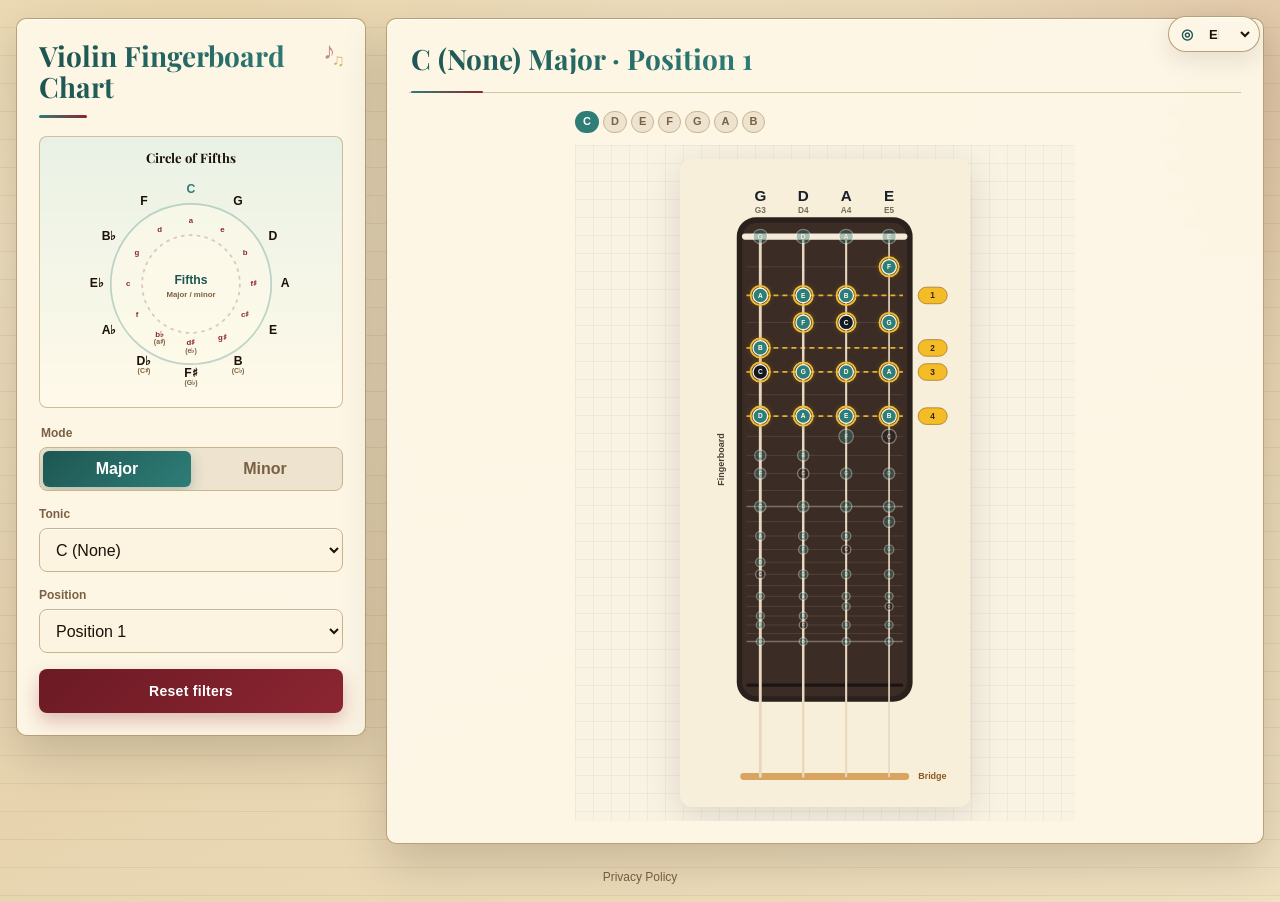
==== commit 14e82bfa: "单图布局去掉多余的卡片包装，消除「框中框」 由于永远只显示一张指板图，外层结果面板内再套一层带边框/顶部彩条/阴影的卡片是冗余的。 现在单图布局下将卡片扁平化（透明背景、无边框/彩条/阴影），指板图直" ====
--- a/index.html
+++ b/index.html
@@ -23,8 +23,8 @@
     <link rel="icon" href="favicon.ico" sizes="any">
     <link rel="icon" type="image/svg+xml" href="assets/favicon.svg">
     <link rel="apple-touch-icon" href="assets/apple-touch-icon.png">
-    <link rel="stylesheet" href="styles.css?v=20260626-2">
-    <script src="app.js?v=20260626-2" defer></script>
+    <link rel="stylesheet" href="styles.css?v=20260626-3">
+    <script src="app.js?v=20260626-3" defer></script>
     <script type="application/ld+json">
       {
         "@context": "https://schema.org",
--- a/styles.css
+++ b/styles.css
@@ -559,6 +559,34 @@
   justify-content: center;
 }
 
+/* 单图布局：去掉多余的卡片包装，避免与结果面板形成「框中框」 */
+.diagram-grid[data-layout="single"] .diagram-card {
+  border: 0;
+  border-radius: 0;
+  background: transparent;
+  box-shadow: none;
+}
+
+.diagram-grid[data-layout="single"] .diagram-card:hover {
+  transform: none;
+  box-shadow: none;
+}
+
+.diagram-grid[data-layout="single"] .formula-card-head {
+  padding: 0 0 12px;
+  background: none;
+  border-bottom: 0;
+}
+
+.diagram-grid[data-layout="single"] .formula-card-head::after {
+  content: none;
+}
+
+.diagram-grid[data-layout="single"] .fingerboard-media {
+  padding-left: 0;
+  padding-right: 0;
+}
+
 /* ─── Diagram Card ───────────────────────────────────────────── */
 .diagram-card {
   min-width: 0;
@@ -698,8 +726,10 @@
 
 .fingerboard-svg {
   display: block;
-  width: min(100%, 430px);
+  width: auto;
   height: auto;
+  max-width: min(100%, 430px);
+  max-height: 72vh;
   border-radius: 8px;
   filter: drop-shadow(0 8px 18px rgba(20, 10, 4, 0.12));
 }
@@ -1005,3 +1035,138 @@
     font-size: 20px;
   }
 }
+
+/* ─── Reserved Ad Slots ──────────────────────────────────────────
+   Hidden placeholders for future ad placements. To go live:
+   remove the "ad-slot--reserved" class from the markup and insert
+   the ad network's embed code inside the container.
+   ──────────────────────────────────────────────────────────────── */
+.ad-slot {
+  display: flex;
+  align-items: center;
+  justify-content: center;
+  border: 1px dashed var(--line);
+  border-radius: 8px;
+  background: rgba(237, 227, 206, 0.4);
+  color: var(--muted);
+  font-size: 11px;
+}
+
+.ad-slot--reserved {
+  display: none;
+}
+
+.ad-slot--sidebar {
+  width: 100%;
+  min-height: 250px;
+}
+
+.ad-slot--banner {
+  grid-column: 1 / -1;
+  width: 100%;
+  min-height: 90px;
+  margin: 4px 0;
+}
+
+/* ─── Static Pages (privacy, 404) ────────────────────────────────── */
+.static-page {
+  display: flex;
+  justify-content: center;
+  width: min(1440px, calc(100% - 32px));
+  min-height: 100vh;
+  margin: 0 auto;
+  padding: 48px 0;
+}
+
+.static-card {
+  width: 100%;
+  max-width: 640px;
+  padding: 36px 40px;
+  background: var(--panel);
+  border: 1px solid rgba(201, 180, 142, 0.8);
+  border-radius: 8px;
+  box-shadow: var(--shadow);
+  color: var(--ink);
+  line-height: 1.7;
+}
+
+.static-card h1 {
+  margin: 6px 0 4px;
+  color: var(--accent);
+}
+
+.static-card h2 {
+  margin-top: 26px;
+  margin-bottom: 6px;
+  font-size: 18px;
+  color: var(--teal-dark);
+}
+
+.static-card p {
+  color: var(--muted);
+  font-size: 15px;
+}
+
+.static-card a {
+  color: var(--teal-dark);
+  text-decoration: underline;
+}
+
+.static-back {
+  display: inline-block;
+  margin-bottom: 18px;
+  color: var(--teal-dark);
+  font-weight: 700;
+  text-decoration: none;
+}
+
+.static-back:hover {
+  text-decoration: underline;
+}
+
+.static-updated {
+  margin-top: -4px;
+  font-size: 13px;
+  font-style: italic;
+}
+
+.static-card--center {
+  text-align: center;
+}
+
+.static-404-code {
+  margin: 0;
+  color: var(--accent);
+  font-family: 'Playfair Display', Georgia, serif;
+  font-size: 72px;
+  font-weight: 900;
+}
+
+.static-home-link {
+  display: inline-block;
+  margin-top: 18px;
+  text-decoration: none;
+}
+
+.site-footer {
+  grid-column: 1 / -1;
+  padding: 6px 4px 0;
+  text-align: center;
+  font-size: 12px;
+}
+
+.site-footer a {
+  color: var(--muted);
+  text-decoration: none;
+}
+
+.site-footer a:hover {
+  color: var(--teal-dark);
+  text-decoration: underline;
+}
+
+.static-card a.reset-button,
+.static-card a.static-home-link {
+  color: #ffffff;
+  text-decoration: none;
+}
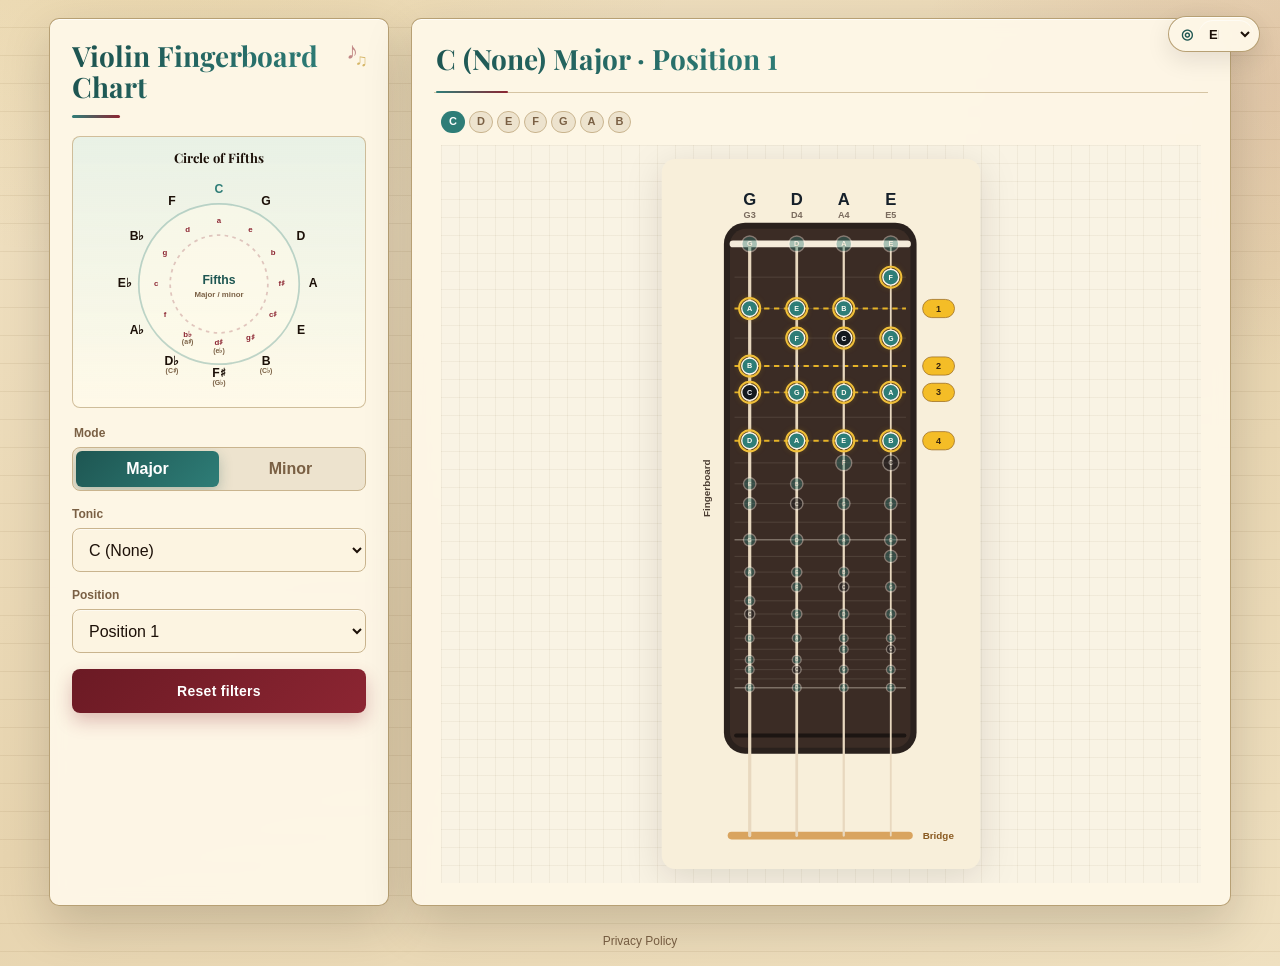
==== commit 485db925: "优化页面布局与动效稳定性" ====
--- a/index.html
+++ b/index.html
@@ -23,7 +23,7 @@
     <link rel="icon" href="favicon.ico" sizes="any">
     <link rel="icon" type="image/svg+xml" href="assets/favicon.svg">
     <link rel="apple-touch-icon" href="assets/apple-touch-icon.png">
-    <link rel="stylesheet" href="styles.css?v=20260626-3">
+    <link rel="stylesheet" href="styles.css?v=20260626-stable2">
     <script src="app.js?v=20260626-3" defer></script>
     <script type="application/ld+json">
       {
--- a/styles.css
+++ b/styles.css
@@ -48,14 +48,9 @@
     linear-gradient(155deg, #f1e2c4 0%, #e7d4af 55%, #efe0c0 100%);
   background-size: auto, 140% 140%, 140% 140%, auto;
   background-position: 0 0, 0% 0%, 100% 0%, 0 0;
-  animation: drift-blobs 30s ease-in-out infinite alternate;
   font-family: var(--font-sans);
 }
 
-@keyframes drift-blobs {
-  0%   { background-position: 0 0, 0%  0%,  100% 0%, 0 0; }
-  100% { background-position: 0 0, 7% 12%,  90% 16%, 0 0; }
-}
 
 button,
 select,
@@ -128,9 +123,11 @@
 /* ─── Layout Shell ───────────────────────────────────────────── */
 .app-shell {
   display: grid;
-  grid-template-columns: minmax(270px, 350px) minmax(0, 1fr);
-  gap: 20px;
-  width: min(1440px, calc(100% - 32px));
+  grid-template-columns: minmax(290px, 340px) minmax(620px, 820px);
+  align-items: stretch;
+  justify-content: center;
+  gap: 22px;
+  width: min(1200px, calc(100% - 32px));
   min-height: 100vh;
   margin: 0 auto;
   padding: 18px 0;
@@ -169,11 +166,12 @@
 /* ─── Control Panel ──────────────────────────────────────────── */
 .control-panel {
   position: sticky;
-  top: 16px;
-  align-self: start;
+  top: 18px;
+  align-self: stretch;
   display: flex;
   flex-direction: column;
   gap: 16px;
+  min-height: calc(100vh - 36px);
   padding: 22px;
 }
 
@@ -204,6 +202,7 @@
   content: "♫";
   animation: note-float 4s ease-in-out infinite 1.2s;
 }
+
 
 @keyframes note-float {
   0%, 100% { transform: translateY(0) rotate(0deg); }
@@ -243,6 +242,7 @@
   animation: title-shine 9s ease-in-out infinite alternate;
 }
 
+
 @keyframes title-shine {
   0%   { background-position: 0% 50%; }
   100% { background-position: 100% 50%; }
@@ -510,6 +510,7 @@
   flex-direction: column;
   gap: 18px;
   min-width: 0;
+  min-height: calc(100vh - 36px);
   padding: 22px;
 }
 
@@ -552,11 +553,13 @@
   grid-template-columns: repeat(auto-fill, minmax(290px, 1fr));
   gap: 18px;
   align-items: start;
+  flex: 1;
 }
 
 .diagram-grid[data-layout="single"] {
-  grid-template-columns: minmax(290px, 500px);
+  grid-template-columns: minmax(560px, 760px);
   justify-content: center;
+  align-content: center;
 }
 
 /* 单图布局：去掉多余的卡片包装，避免与结果面板形成「框中框」 */
@@ -583,6 +586,8 @@
 }
 
 .diagram-grid[data-layout="single"] .fingerboard-media {
+  align-items: center;
+  min-height: min(62vh, 620px);
   padding-left: 0;
   padding-right: 0;
 }
@@ -726,10 +731,9 @@
 
 .fingerboard-svg {
   display: block;
-  width: auto;
+  width: min(100%, 700px);
   height: auto;
-  max-width: min(100%, 430px);
-  max-height: 72vh;
+  max-height: calc(100vh - 190px);
   border-radius: 8px;
   filter: drop-shadow(0 8px 18px rgba(20, 10, 4, 0.12));
 }
@@ -974,7 +978,12 @@
 }
 
 /* ─── Responsive ─────────────────────────────────────────────── */
-@media (max-width: 960px) {
+@media (max-width: 1100px) {
+  .app-shell {
+    grid-template-columns: minmax(260px, 330px) minmax(0, 1fr);
+    width: min(100% - 32px, 1120px);
+  }
+
   .control-panel {
     position: static;
   }
@@ -998,6 +1007,7 @@
 
   .control-panel,
   .result-panel {
+    min-height: auto;
     padding: 18px;
   }
 
@@ -1027,7 +1037,8 @@
     grid-template-columns: 1fr;
   }
 
-  .diagram-media {
+  .diagram-media,
+  .diagram-grid[data-layout="single"] .fingerboard-media {
     min-height: 340px;
   }
 
